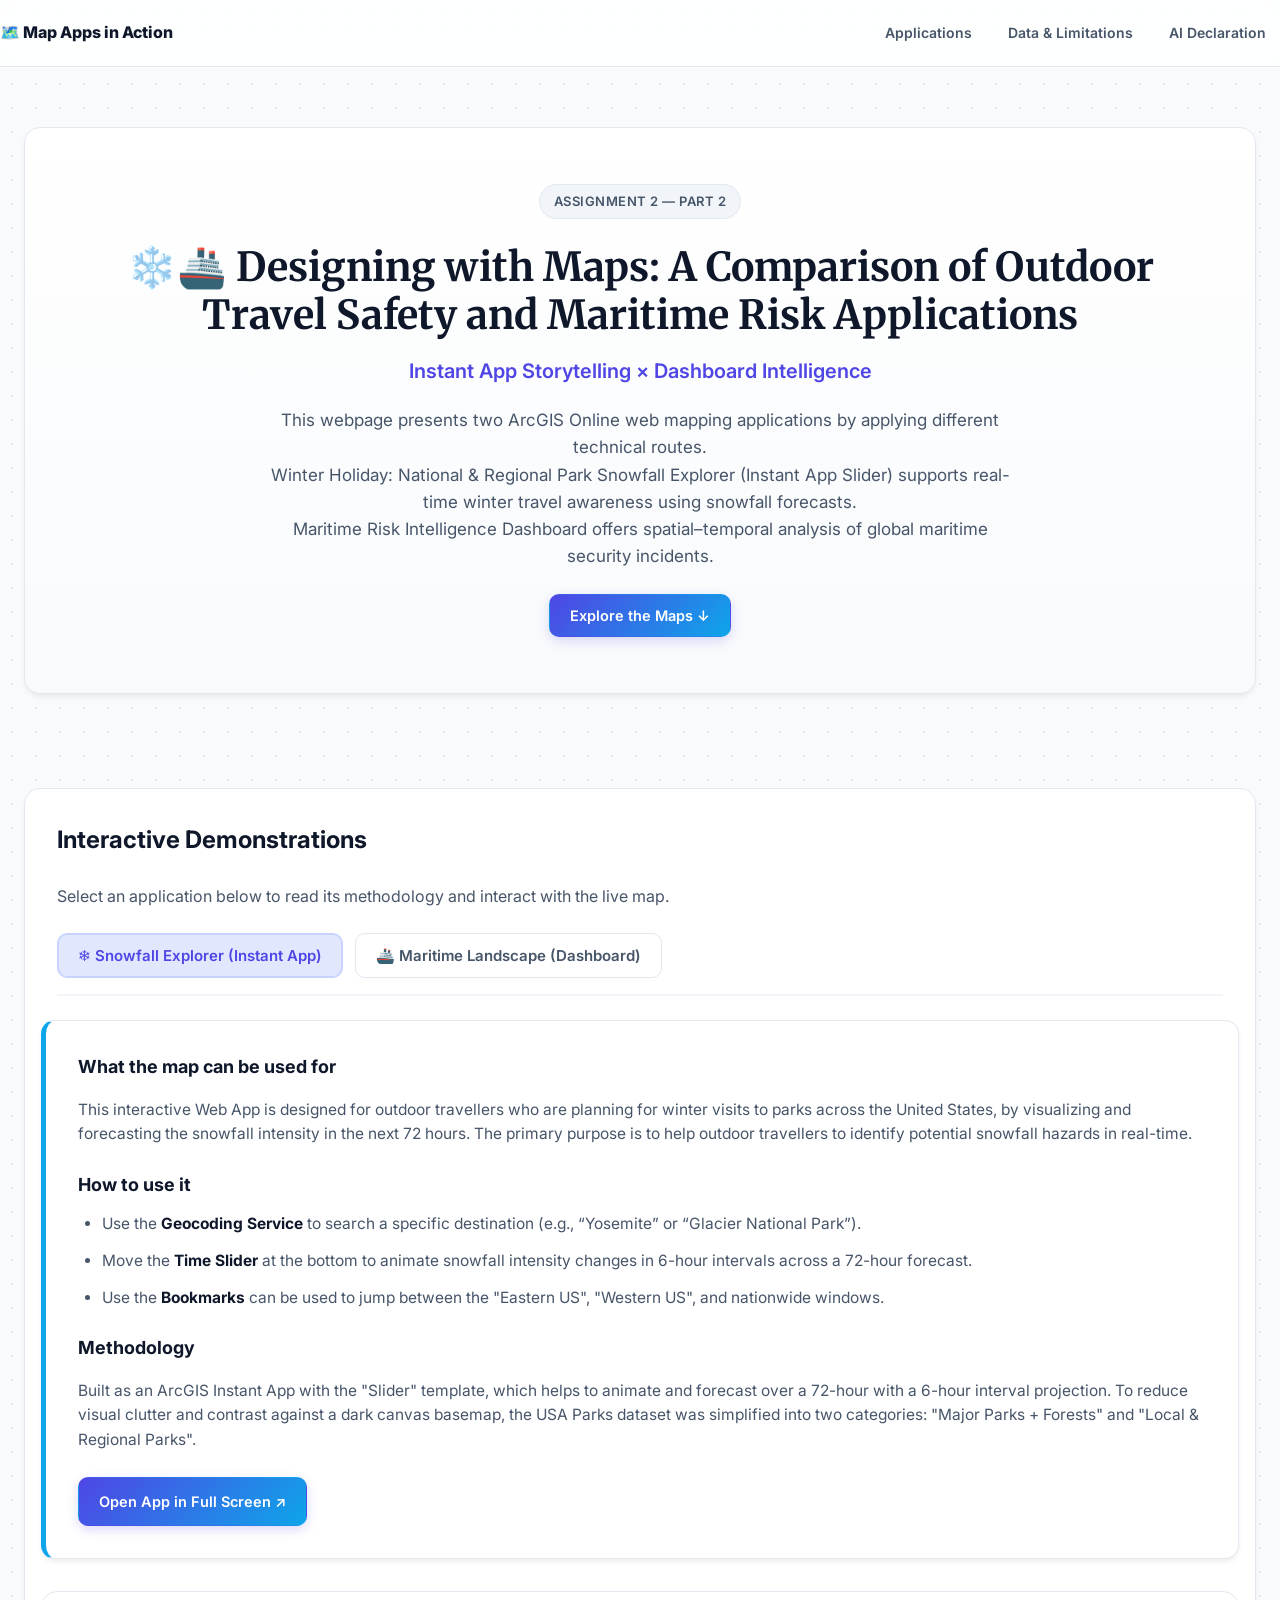
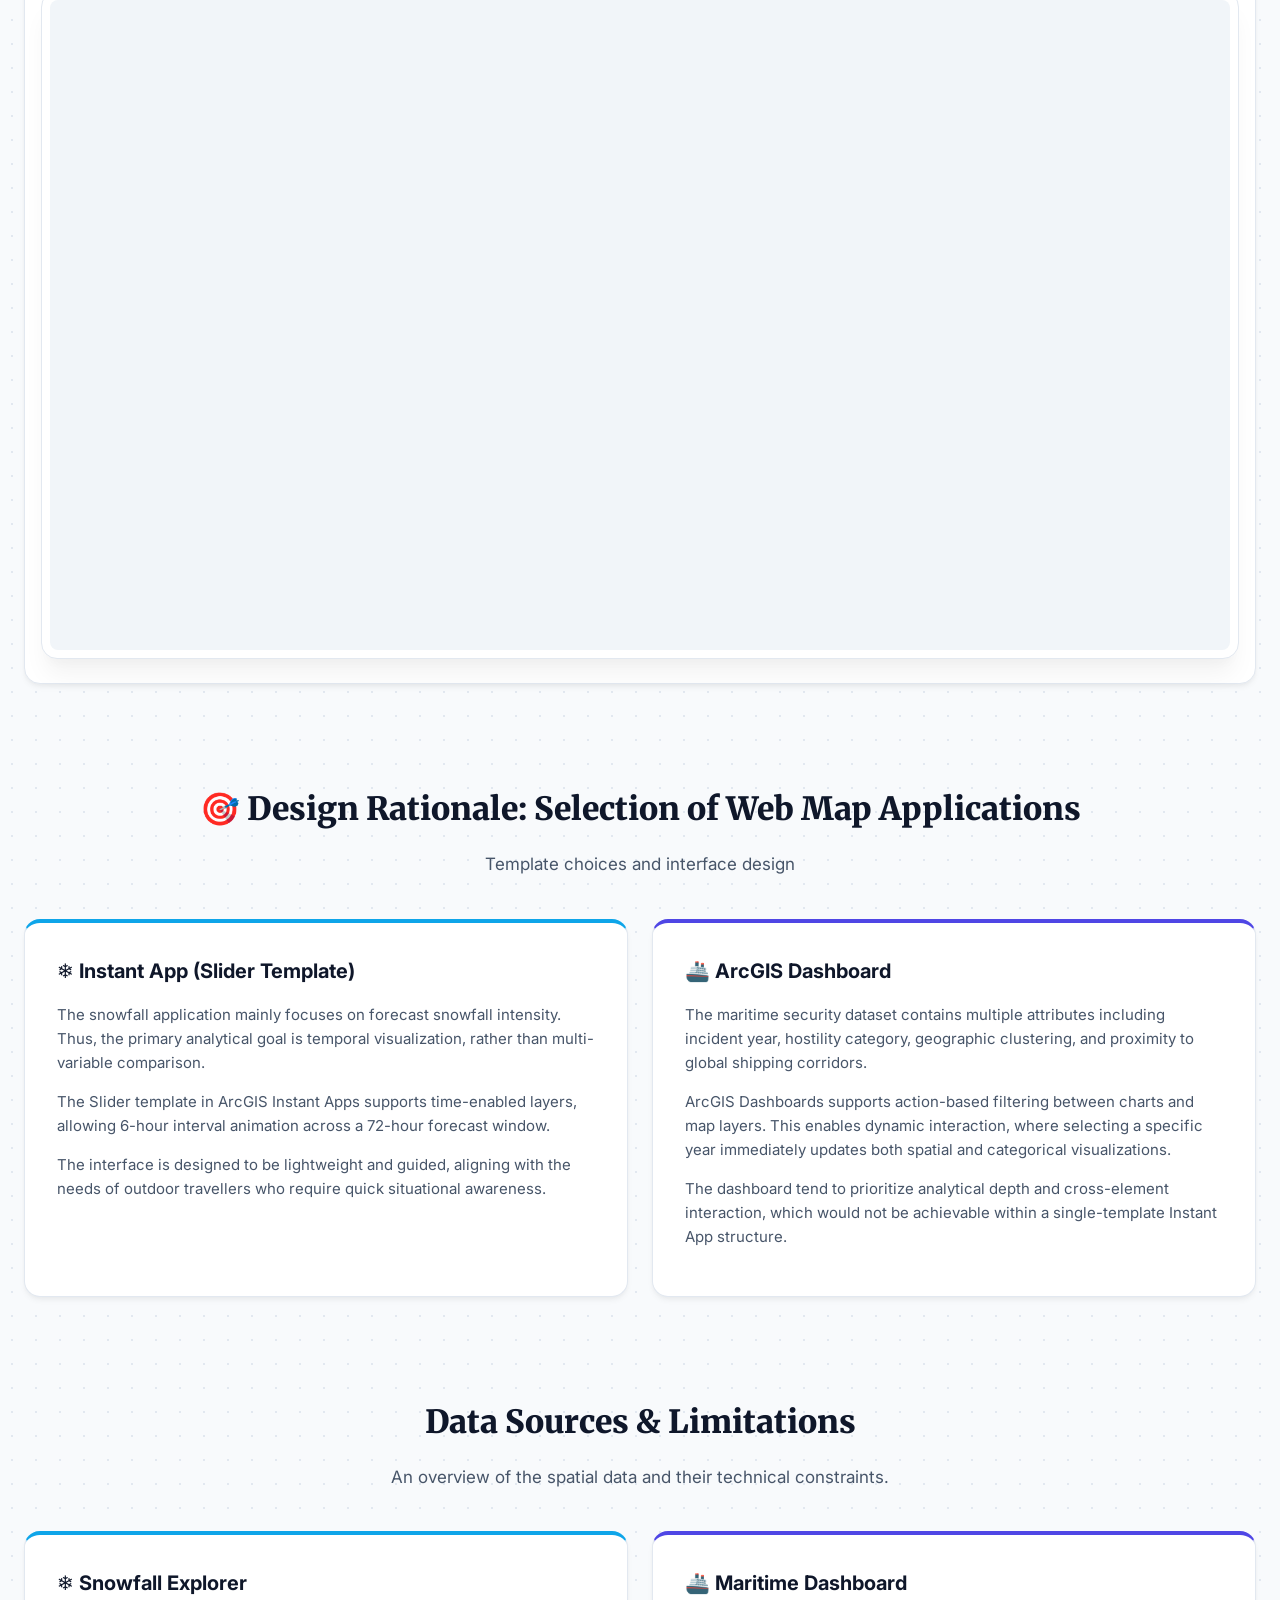
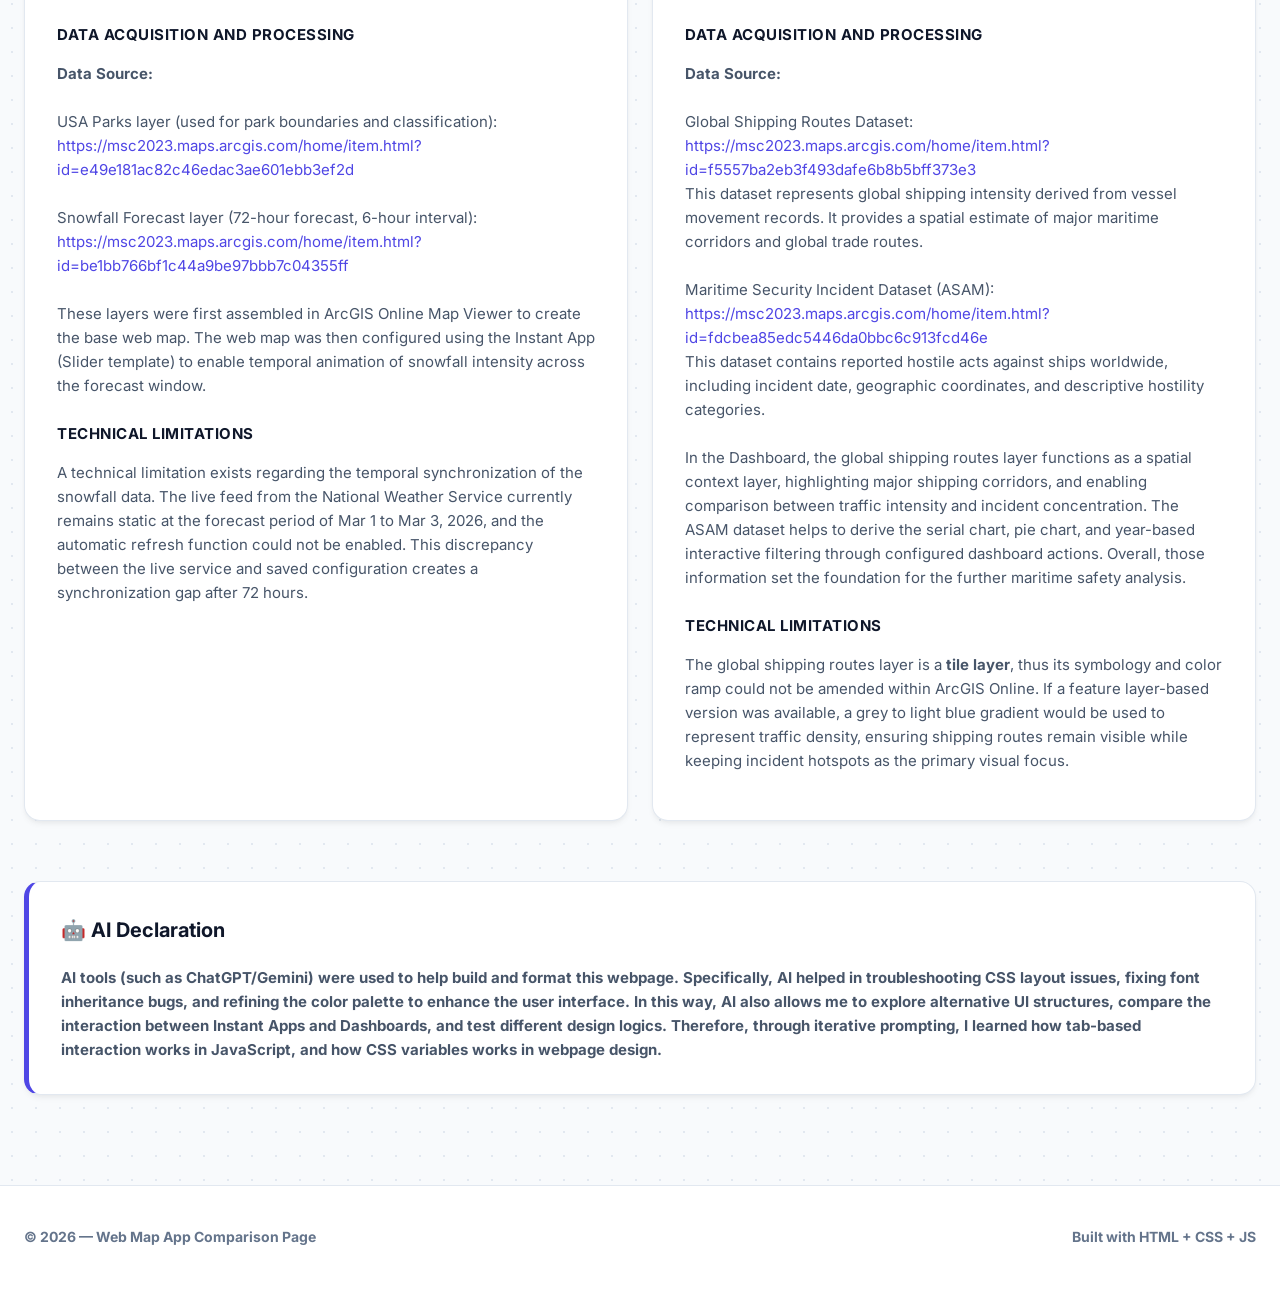
==== index.html @ 04538c33 "Add files via upload" ====
<!doctype html>
<html lang="en">
<head>
  <meta charset="utf-8" />
  <meta name="viewport" content="width=device-width, initial-scale=1" />
  <title>Map Apps in Action | Instant App vs Dashboard</title>

  <link rel="preconnect" href="https://fonts.googleapis.com">
  <link rel="preconnect" href="https://fonts.gstatic.com" crossorigin>
  <link href="https://fonts.googleapis.com/css2?family=Inter:wght@400;500;600;700&family=Merriweather:wght@700;900&display=swap" rel="stylesheet">

  <style>
    /* =========================================================
       GLOBAL STYLES, CCS variables & THEMING
       ========================================================= 
       root defines global variables for easily managing colors, spacing, etc (for whole webpage)*/
    :root {
      --bg: #f8fafc;
      --panel: #ffffff;
      --text: #0f172a;
      --muted: #475569;
      --muted2: #64748b;
      --border: #e2e8f0;
    /* soft shadows to give elements a floating effect*/
      --shadow-sm: 0 4px 6px -1px rgba(0, 0, 0, 0.05), 0 2px 4px -1px rgba(0, 0, 0, 0.03);
      --shadow-lg: 0 20px 25px -5px rgba(0, 0, 0, 0.05), 0 10px 10px -5px rgba(0, 0, 0, 0.02);
      --radius: 16px;
      /*primary brand colors*/
      --accent1: #4f46e5; /* Indigo */
      --accent2: #0ea5e9; /* Sky Blue */
      --accent-bg: #e0e7ff; /* Light Indigo background */
      /* max width of the content in the webpage*/
      --maxw: 1400px;
    }
      /*reset box-sizing*/
    * { box-sizing: border-box; }
    /* Enables smooth scrolling when clicking navigation links */
    html, body { height: 100%; scroll-behavior: smooth; }
    
    body {
      margin: 0;
      background-color: var(--bg);
      background-image: radial-gradient(var(--border) 1.5px, transparent 1.5px);
      background-size: 24px 24px;
      color: var(--text);
      font-family: 'Inter', system-ui, -apple-system, sans-serif;
      line-height: 1.6;
    }
    /* global link styling with smooth color transitions on hover */
    a { color: var(--accent1); text-decoration: none; transition: color 0.2s; }
    a:hover { color: var(--accent2); text-decoration: underline; }

    .container {
      width: 100%;
      max-width: var(--maxw);
      margin: 0 auto;
      padding: 0 24px;
    }
    /* Reusable card component with hover effects */
    .card {
      background: var(--panel);
      border: 1px solid var(--border);
      border-radius: var(--radius);
      box-shadow: var(--shadow-sm);
      transition: box-shadow 0.3s ease;
    }
    .card:hover {
      box-shadow: var(--shadow-lg);
    }

    /* =========================================================
       BUTTONS & UI elements
       ========================================================= */

    /* A small rounded tag/pill used for labels */
    .pill {
      display: inline-flex;
      align-items: center;
      gap: 10px;
      padding: 6px 14px;
      border-radius: 999px;
      border: 1px solid var(--border);
      background: #f1f5f9;
      color: var(--muted);
      font-size: 13px;
      font-weight: 600;
      letter-spacing: 0.5px;
      text-transform: uppercase;
    }

    .btn-row {
      display: flex;
      flex-wrap: wrap;
      gap: 12px;
      margin-top: 24px;
    }
    .btn-row.center { justify-content: center; }
    /* Standard button styling */
    .btn {
      display: inline-flex;
      align-items: center;
      justify-content: center;
      gap: 8px;
      padding: 12px 20px;
      border-radius: 10px;
      border: 1px solid var(--border);
      background: #ffffff;
      color: var(--text);
      font-weight: 600;
      font-size: 14.5px;
      cursor: pointer;
      transition: all 0.2s ease;
      /* Fixes a common browser bug where buttons don't inherit the body font */
      font-family: inherit;
      -webkit-font-smoothing: antialiased;
    }
    .btn:hover { background: #f8fafc; border-color: #cbd5e1; box-shadow: 0 2px 4px rgba(0,0,0,0.02); }
    .btn:active { transform: translateY(1px); }
    /* Primary button uses a gradient background */
    .btn.primary {
      background: linear-gradient(135deg, var(--accent1), var(--accent2));
      border-color: transparent;
      color: #ffffff;
      box-shadow: 0 4px 12px rgba(79, 70, 229, 0.2);
    }
    .btn.primary:hover {
      box-shadow: 0 6px 16px rgba(79, 70, 229, 0.3);
      opacity: 0.95;
    }

    /* =========================================================
       TYPOGRAPHY & layout SECTIONS
       ========================================================= */
    .section { padding: 50px 0; }

    .section-title {
      font-family: 'Merriweather', Georgia, serif;
      font-weight: 900;
      color: var(--text);
      margin: 0 0 16px 0;
      font-size: 32px;
    }

    .section-subtitle {
      margin: 0 0 32px 0;
      color: var(--muted);
      font-size: 17px;
      max-width: 800px;
    }

    /* =========================================================
       Navigation bar
       ========================================================= */
       /* position: keeps the bar at the top of the screen when scrolling */
    .topbar {
      position: sticky;
      top: 0;
      z-index: 999;
      background: rgba(255, 255, 255, 0.85);
      backdrop-filter: blur(12px);
      border-bottom: 1px solid var(--border);
    }
    .topbar-inner {
      display: flex;
      align-items: center;
      justify-content: space-between;
      gap: 16px;
      padding: 14px 0;
    }
    .brand {
      display: flex;
      align-items: center;
      gap: 12px;
      font-weight: 800;
      font-size: 16px;
      color: var(--text);
    }
    .nav { display: flex; gap: 8px; flex-wrap: wrap; }
    .nav a {
      color: var(--muted);
      font-size: 14px;
      font-weight: 600;
      padding: 8px 14px;
      border-radius: 8px;
      transition: all 0.2s;
    }
    .nav a:hover { color: var(--accent1); background: var(--accent-bg); }

    /* =========================================================
       HERO
       ========================================================= */
    .hero { padding: 60px 0 20px 0; }
    .hero-card {
      padding: 56px 40px;
      text-align: center;
      display: flex;
      flex-direction: column;
      align-items: center;
      background: linear-gradient(180deg, #ffffff 0%, #f8fafc 100%);
    }
    .hero h1 {
      font-family: 'Merriweather', Georgia, serif;
      margin: 24px 0 16px 0;
      font-size: 40px;
      line-height: 1.2;
      color: var(--text);
    }
    .hero h2 {
      margin: 0 0 20px 0;
      font-size: 20px;
      color: var(--accent1);
      font-weight: 600;
    }
    .hero p {
      margin: 0 auto;
      color: var(--muted);
      font-size: 17px;
      max-width: 750px;
    }

    /* =========================================================
       Interactive Tabs (with CSS logic)
       ========================================================= */
    .tabs {
      display: flex;
      gap: 12px;
      flex-wrap: wrap;
      margin-bottom: 24px;
      border-bottom: 2px solid #f1f5f9;
      padding-bottom: 16px;
    }
    .tab-btn {
      padding: 12px 20px;
      border-radius: 10px;
      border: 1px solid var(--border);
      background: #ffffff;
      color: var(--muted);
      cursor: pointer;
      font-weight: 600;
      font-size: 15px;
      transition: all 0.2s ease;
      box-shadow: 0 2px 4px rgba(0,0,0,0.02);
      font-family: inherit;
      -webkit-font-smoothing: antialiased;
    }
    .tab-btn:hover { background: #f8fafc; color: var(--text); transform: translateY(-1px); }
    /* Styling for the active tab */
    .tab-btn[aria-selected="true"] {
      background: var(--accent-bg);
      color: var(--accent1);
      border-color: #c7d2fe;
      box-shadow: inset 0 0 0 1px #c7d2fe;
    }
    /* Hides all tab panels by default */
    .tab-panel { display: none; padding: 0 16px 24px 16px; }
    /* Shows the panel when it has the 'active' class, and applies a fade-in animation */
    .tab-panel.active { display: block; animation: fadeIn 0.4s ease; }
    /* Keyframes for a smooth fade-in and slide-up effect */
    @keyframes fadeIn {
      from { opacity: 0; transform: translateY(5px); }
      to { opacity: 1; transform: translateY(0); }
    }

    /* =========================================================
       CONTENT PANELS & MAP EMBEDS
       ========================================================= */
       /* Flexbox layout to stack the methodology text on top of the map embed */
    .panel-grid {
      display: flex;
      flex-direction: column;
      gap: 32px;
    }
    /* Styling for the explanatory text block */
    .k-block {
      background: #ffffff;
      padding: 32px;
      border-radius: 14px;
      border: 1px solid var(--border);
      border-left: 5px solid var(--accent2);
      box-shadow: var(--shadow-sm);
    }
    .k-block h3 {
      margin: 24px 0 12px 0;
      font-size: 18px;
      color: var(--text);
      font-weight: 700;
      display: flex;
      align-items: center;
      gap: 8px;
    }
    .k-block h3:first-child { margin-top: 0; }
    
    .k-block p, .k-block li {
      color: var(--muted);
      font-size: 15.5px;
      margin-bottom: 12px;
    }
    .k-block ul { margin: 12px 0 0 24px; padding: 0; }
    .k-block strong { color: var(--text); }
    /* Container for the ArcGIS iframes */
    .embed {
      border-radius: 16px;
      overflow: hidden;
      border: 1px solid var(--border);
      background: #ffffff;
      box-shadow: var(--shadow-lg);
      padding: 8px;
    }
    .embed iframe {
      width: 100%;
      height: 650px;
      border: 0;
      border-radius: 8px;
      display: block;
      background: #f1f5f9;
    }
    /* Responsive design: Make iframes shorter on mobile devices */
    @media (max-width: 768px) {
      .embed iframe { height: 500px; }
    }
    
    /* =========================================================
       DATA & LIMITATIONS SECTION
       ========================================================= */
       /* Uses CSS Grid to create a 2-column layout for the data cards */
    .grid-2 {
      display: grid;
      grid-template-columns: 1fr 1fr;
      gap: 24px;
    }
    /* Collapses to a single column on smaller screens (< 800px) */
    @media (max-width: 800px) { .grid-2 { grid-template-columns: 1fr; } }
    
    .data-card {
      padding: 32px;
      border-top: 4px solid var(--muted);
    }
    .data-card.instant { border-top-color: var(--accent2); }
    .data-card.dash { border-top-color: var(--accent1); }

    .data-card h3 { margin: 0 0 16px 0; font-size: 20px; }
    .data-card h4 { margin: 24px 0 8px 0; font-size: 15px; text-transform: uppercase; color: var(--text); letter-spacing: 0.5px;}

    /* =========================================================
       FOOTER
       ========================================================= */
    footer {
      padding: 40px 0 60px 0;
      color: var(--muted2);
      font-size: 14px;
      border-top: 1px solid var(--border);
      margin-top: 40px;
      background: #ffffff;
    }
  </style>
</head>

<body>

  <div class="topbar">
    <div class="container topbar-inner">
      <div class="brand">
        🗺️ Map Apps in Action
      </div>
      <nav class="nav" aria-label="Page navigation">
        <a href="#apps">Applications</a>
        <a href="#data">Data & Limitations</a>
        <a href="#ai-declaration">AI Declaration</a>
      </nav>
    </div>
  </div>

  <header class="hero">
    <div class="container">
      <div class="card hero-card">
        <span class="pill">Assignment 2 — Part 2</span>

        <h1>❄️🚢 Designing with Maps:
A Comparison of Outdoor Travel Safety and Maritime Risk Applications</h1>
        <h2>Instant App Storytelling × Dashboard Intelligence</h2>

        <p>
          This webpage presents two ArcGIS Online web mapping applications by applying different technical routes.
          <br> Winter Holiday: National & Regional Park Snowfall Explorer (Instant App Slider) supports real-time winter travel awareness using snowfall forecasts.
          
          <br> Maritime Risk Intelligence Dashboard offers spatial–temporal analysis of global maritime security incidents.
        </p>

        <div class="btn-row center">
          <button class="btn primary" id="btnJumpApps" type="button">Explore the Maps ↓</button>
        </div>
      </div>
    </div>
  </header>

  <section class="section" id="apps">
    <div class="container">
      
      <div class="card" style="margin-top:24px;">
        <div style="padding: 32px 32px 0 32px;">
          <h3 style="margin-top:0; font-size: 24px; color: var(--text);">Interactive Demonstrations</h3>
          <p style="color: var(--muted); margin-bottom: 24px;">Select an application below to read its methodology and interact with the live map.</p>
          
          <div class="tabs" role="tablist" aria-label="App tabs">
            <button class="tab-btn" role="tab" id="tab-instant" aria-controls="panel-instant" aria-selected="true" type="button">
              ❄️ Snowfall Explorer (Instant App)
            </button>
            <button class="tab-btn" role="tab" id="tab-dashboard" aria-controls="panel-dashboard" aria-selected="false" type="button">
              🚢 Maritime Landscape (Dashboard)
            </button>
          </div>
        </div>

        <div class="tab-panel active" id="panel-instant" role="tabpanel" aria-labelledby="tab-instant">
          <div class="panel-grid">
            
            <div class="k-block" style="border-left-color: var(--accent2);">
              <h3>What the map can be used for</h3>
              <p>This interactive Web App is designed for outdoor travellers who are planning for winter visits to parks across the United States, by visualizing and forecasting the snowfall intensity in the next 72 hours. The primary purpose is to help outdoor travellers to identify potential snowfall hazards in real-time. 

              <h3>How to use it</h3>
              <ul>
                <li>Use the <strong>Geocoding Service</strong> to search a specific destination 
                  (e.g., “Yosemite” or “Glacier National Park”).</li>
                <li>Move the <strong>Time Slider</strong> at the bottom to animate snowfall intensity changes in 6-hour 
                  intervals across a 72-hour forecast.</li>
                <li>Use the <strong>Bookmarks</strong> can be used to jump between the "Eastern US", "Western US", 
                  and nationwide windows.</li>
              </ul>

              <h3>Methodology</h3>
              <p>Built as an ArcGIS Instant App with the "Slider" template, which helps to animate and forecast over a 72-hour with a 6-hour interval projection. 
                To reduce visual clutter and contrast against a dark canvas basemap, 
                the USA Parks dataset was  simplified into two categories: "Major Parks + Forests" and "Local & Regional Parks".</p>

              <div class="btn-row">
                <a class="btn primary" id="openInstant" target="_blank" rel="noopener">Open App in Full Screen ↗</a>
              </div>
            </div>

            <div class="embed">
              <iframe id="iframeInstant" title="Instant App embed"></iframe>
            </div>
            
          </div>
        </div>

        <div class="tab-panel" id="panel-dashboard" role="tabpanel" aria-labelledby="tab-dashboard">
          <div class="panel-grid">
            
            <div class="k-block" style="border-left-color: var(--accent1);">
              <h3>What the map can be used for</h3>
              <p>The ArcGIS dashboard “Global Maritime Security Landscape (2015-2024) 
                visualizes global shipping routes with reported maritime security incidents. 
                It provides an overview of where incidents concentrate, 
                how the incident pattern changes over time, and the common incidents types over the world. </p>

              <h3>How to use it</h3>
              <ul>
                <li><strong>Pan and Zoom, or use the Bookmarks</strong> to explore hotspots near major shipping corridors 
                  (e.g., Strait of Malacca, Red Sea).</li>
                <li>Use the <strong>Pie Chart</strong> to explore the distribution of incident types.</li>
                <li><strong>Interactive Filter:</strong> Click a bar on the <strong>serial chart</strong> (a specific year) 
                  to filter the map and pie chart to that year. 
                  And click again to clear.</li>
              </ul>

              <h3>Methodology (How it was created)</h3>
              <p>This application was developed in two main phases using ArcGIS Online Map Viewer and ArcGIS Dashboards:</p>
              <ul>
                <li><strong>Data Processing (in Map Viewer):</strong> The web map was first built by overlaying the global shipping routes and maritime incident points. 
                  For the layer of maritime incident points, the original incident type field (“hostility_”) contained 
                  highly specific categories. An <strong>Arcade expression</strong> was used to create a simplified 
                  “Incident Group” field, combining events into Piracy/Boarding, Armed Attack, Suspicious Activity, 
                  Protest, and Other.</li>
                <li><strong>Dashboard Configuration:</strong> The layout was assembled using ArcGIS Dashboards. 
                  The <strong>serial chart</strong> was integrated using the <strong>"Add element"</strong> function, 
                  where the incident date field was parsed to categorize the X-axis by year.</li>
                <li><strong>Interactive Actions:</strong> To create the dynamic filter, 
                  dashboard <strong>"Actions"</strong> were configured. 
                  By setting the serial chart as the source, clicking a specific bar 
                  (representing a year) triggers a filter action that updates both the map 
                  and the pie chart to show only the incidents from that selected timeframe.</li>
                <li><strong>Map Elements: Scale Bar and Legends </strong> are implemented for inviting 
                  users to better understand the scale of the map, and the symbology representation across two web map apps. </li>
              </ul>

              <div class="btn-row">
                <a class="btn primary" id="openDashboard" target="_blank" rel="noopener">Open Dashboard in Full Screen ↗</a>
              </div>
            </div>

            <div class="embed">
              <iframe id="iframeDashboard" title="Dashboard embed"></iframe>
            </div>

          </div>
        </div>

      </div>
    </div>
  </section>
  <!-- =========================================================
       DESIGN RATIONALE SECTION
       ========================================================= -->
  <section class="section" id="design">
    <div class="container">
      <h3 class="section-title" style="text-align:center;">
        🎯 Design Rationale: Selection of Web Map Applications
      </h3>
      <p class="section-subtitle" style="text-align:center; margin: 0 auto 40px auto;">
        Template choices and interface design
      </p>

      <div class="grid-2">

        <div class="card data-card instant">
          <h3>❄️ Instant App (Slider Template)</h3>

          <p style="color:var(--muted);font-size:15px;">
            The snowfall application mainly focuses on forecast snowfall intensity.
            Thus, the primary analytical goal is temporal visualization, rather than multi-variable comparison.
          </p>

          <p style="color:var(--muted);font-size:15px;">
            The Slider template in ArcGIS Instant Apps supports time-enabled layers,
            allowing 6-hour interval animation across a 72-hour forecast window.
          </p>

          <p style="color:var(--muted);font-size:15px;">
            The interface is designed to be lightweight and guided,
            aligning with the needs of outdoor travellers who require quick situational awareness.

          </p>
        </div>

        <div class="card data-card dash">
          <h3>🚢 ArcGIS Dashboard</h3>

          <p style="color:var(--muted);font-size:15px;">
            The maritime security dataset contains multiple attributes including incident year,
            hostility category, geographic clustering, and proximity to global shipping corridors.
          </p>

          <p style="color:var(--muted);font-size:15px;">
            ArcGIS Dashboards supports action-based filtering between charts and map layers.
            This enables dynamic interaction, where selecting a specific year
            immediately updates both spatial and categorical visualizations.
          </p>

          <p style="color:var(--muted);font-size:15px;">
            The dashboard tend to prioritize analytical depth and cross-element interaction,
            which would not be achievable within a single-template Instant App structure.
          </p>
        </div>

      </div>
    </div>
  </section>
  <section class="section" id="data">
    <div class="container">
      <h3 class="section-title" style="text-align: center;">Data Sources & Limitations</h3>
      <p class="section-subtitle" style="text-align: center; margin: 0 auto 40px auto;">
        An overview of the spatial data and their technical constraints.
      </p>
      
      <div class="grid-2">
        
        <div class="card data-card instant">
          <h3>❄️ Snowfall Explorer</h3>
          
          <h4>Data Acquisition and Processing</h4>
          <p style="color:var(--muted);font-size:15px;">
            <strong>Data Source:</strong><br><br>

            USA Parks layer (used for park boundaries and classification):<br>
            <a href="https://msc2023.maps.arcgis.com/home/item.html?id=e49e181ac82c46edac3ae601ebb3ef2d" target="_blank">
            https://msc2023.maps.arcgis.com/home/item.html?id=e49e181ac82c46edac3ae601ebb3ef2d</a>
            <br><br>

            Snowfall Forecast layer (72-hour forecast, 6-hour interval):<br>
            <a href="https://msc2023.maps.arcgis.com/home/item.html?id=be1bb766bf1c44a9be97bbb7c04355ff" target="_blank">
            https://msc2023.maps.arcgis.com/home/item.html?id=be1bb766bf1c44a9be97bbb7c04355ff</a>
            <br><br>

            These layers were first assembled in ArcGIS Online Map Viewer to create the base web map. 
            The web map was then configured using the Instant App (Slider template) to enable temporal animation 
            of snowfall intensity across the forecast window.
          </p>

          <h4>Technical Limitations</h4>
          <p style="color:var(--muted);font-size:15px;">
            A technical limitation exists regarding the temporal synchronization of the snowfall data. 
            The live feed from the National Weather Service currently remains static at the forecast period of Mar 1 to Mar 3, 2026, 
            and the automatic refresh function could not be enabled. 
            This discrepancy between the live service and saved configuration creates a synchronization gap after 72 hours.
          </p>
        </div>

        <div class="card data-card dash">
          <h3>🚢 Maritime Dashboard</h3>
          
          <h4>Data Acquisition and Processing</h4>
          <p style="color:var(--muted);font-size:15px;">
            <strong>Data Source:</strong><br><br>

            Global Shipping Routes Dataset:<br>
            <a href="https://msc2023.maps.arcgis.com/home/item.html?id=f5557ba2eb3f493dafe6b8b5bff373e3" target="_blank">
            https://msc2023.maps.arcgis.com/home/item.html?id=f5557ba2eb3f493dafe6b8b5bff373e3</a>
            <br>
            This dataset represents global shipping intensity derived from vessel movement records. 
            It provides a spatial estimate of major maritime corridors and global trade routes.
            <br><br>

            Maritime Security Incident Dataset (ASAM):<br>
            <a href="https://msc2023.maps.arcgis.com/home/item.html?id=fdcbea85edc5446da0bbc6c913fcd46e" target="_blank">
            https://msc2023.maps.arcgis.com/home/item.html?id=fdcbea85edc5446da0bbc6c913fcd46e</a>
            <br>
            This dataset contains reported hostile acts against ships worldwide, including 
            incident date, geographic coordinates, and descriptive hostility categories.
            <br><br>

            In the Dashboard, the global shipping routes layer functions as a spatial context layer, 
            highlighting major shipping corridors, and enabling comparison between traffic intensity 
            and incident concentration. The ASAM dataset helps to derive the serial chart, pie chart, 
            and year-based interactive filtering through configured dashboard actions. Overall, those information
            set the foundation for the further maritime safety analysis.
          </p>

          <h4>Technical Limitations</h4>
          <p style="color:var(--muted);font-size:15px;">
            The global shipping routes layer is a <b>tile layer</b>, thus its symbology 
            and color ramp could not be amended within ArcGIS Online. 
            If a feature layer-based version was available, a grey to light blue gradient 
            would be used to represent traffic density, ensuring shipping routes remain visible 
            while keeping incident hotspots as the primary visual focus.
          </p>
        </div>

      </div>
    </div>
  </section>

  <section class="section" id="ai-declaration" style="padding-top: 10px;">
    <div class="container">
      <div class="card" style="padding: 32px; border-left: 5px solid var(--accent1);">
        <h3 style="margin-top:0; font-size: 20px; color: var(--text);">🤖 AI Declaration</h3>
        <p style="color:var(--muted); font-size:15px; margin-bottom: 0;">
          <strong>AI tools (such as ChatGPT/Gemini) were used to help build and format this webpage. 
            Specifically, AI helped in troubleshooting CSS layout issues, fixing font inheritance bugs, 
            and refining the color palette to enhance the user interface. 
            In this way, AI also allows me to explore alternative UI structures, compare the interaction 
            between Instant Apps and Dashboards, and test different design logics. Therefore, through iterative prompting, 
            I learned how tab-based interaction works in JavaScript, and how CSS variables works in webpage design.
          
        </p>
      </div>
    </div>
  </section>

  <footer>
    <div class="container">
      <div style="display:flex;flex-wrap:wrap;gap:16px;align-items:center;justify-content:space-between;">
        <div>© 2026 — Web Map App Comparison Page</div>
        <div>Built with HTML + CSS + JS</div>
      </div>
    </div>
  </footer>

  <script>
    // App URLs
    const INSTANT_APP_URL = "https://msc2023.maps.arcgis.com/apps/instant/slider/index.html?appid=f6e06913689b4f7181cb1f8c9ce0f2dd";
    const DASHBOARD_URL = "https://msc2023.maps.arcgis.com/apps/dashboards/681efa91cea24534980b23b25726ec15";

    // Smooth Scroll Helper
    function scrollToId(id) {
      const el = document.querySelector(id);
      if(el) el.scrollIntoView({ behavior: "smooth", block: "start" });
    }

    // Nav Links Binding
    document.getElementById("btnJumpApps").addEventListener("click", () => scrollToId("#apps"));
    document.querySelectorAll(".nav a").forEach(link => {
      link.addEventListener("click", (e) => {
        const href = link.getAttribute("href");
        if(href && href.startsWith("#")){
          e.preventDefault();
          scrollToId(href);
        }
      });
    });

    // Populate iFrames & Links
    document.getElementById("iframeInstant").src = INSTANT_APP_URL;
    document.getElementById("openInstant").href = INSTANT_APP_URL;
    document.getElementById("iframeDashboard").src = DASHBOARD_URL;
    document.getElementById("openDashboard").href = DASHBOARD_URL;

    // Tab Switching Logic
    const tabInstant = document.getElementById("tab-instant");
    const tabDashboard = document.getElementById("tab-dashboard");
    const panelInstant = document.getElementById("panel-instant");
    const panelDashboard = document.getElementById("panel-dashboard");
    // Core function to switch between the Instant App tab and the Dashboard tab //
    function activateTab(which) {
      const isInstant = (which === "instant");
      
      // Update aria states
      tabInstant.setAttribute("aria-selected", String(isInstant));
      tabDashboard.setAttribute("aria-selected", String(!isInstant));
      
      // Toggle visibility
      panelInstant.classList.toggle("active", isInstant);
      panelDashboard.classList.toggle("active", !isInstant);
    }

    tabInstant.addEventListener("click", () => activateTab("instant"));
    tabDashboard.addEventListener("click", () => activateTab("dashboard"));
  </script>
</body>
</html>
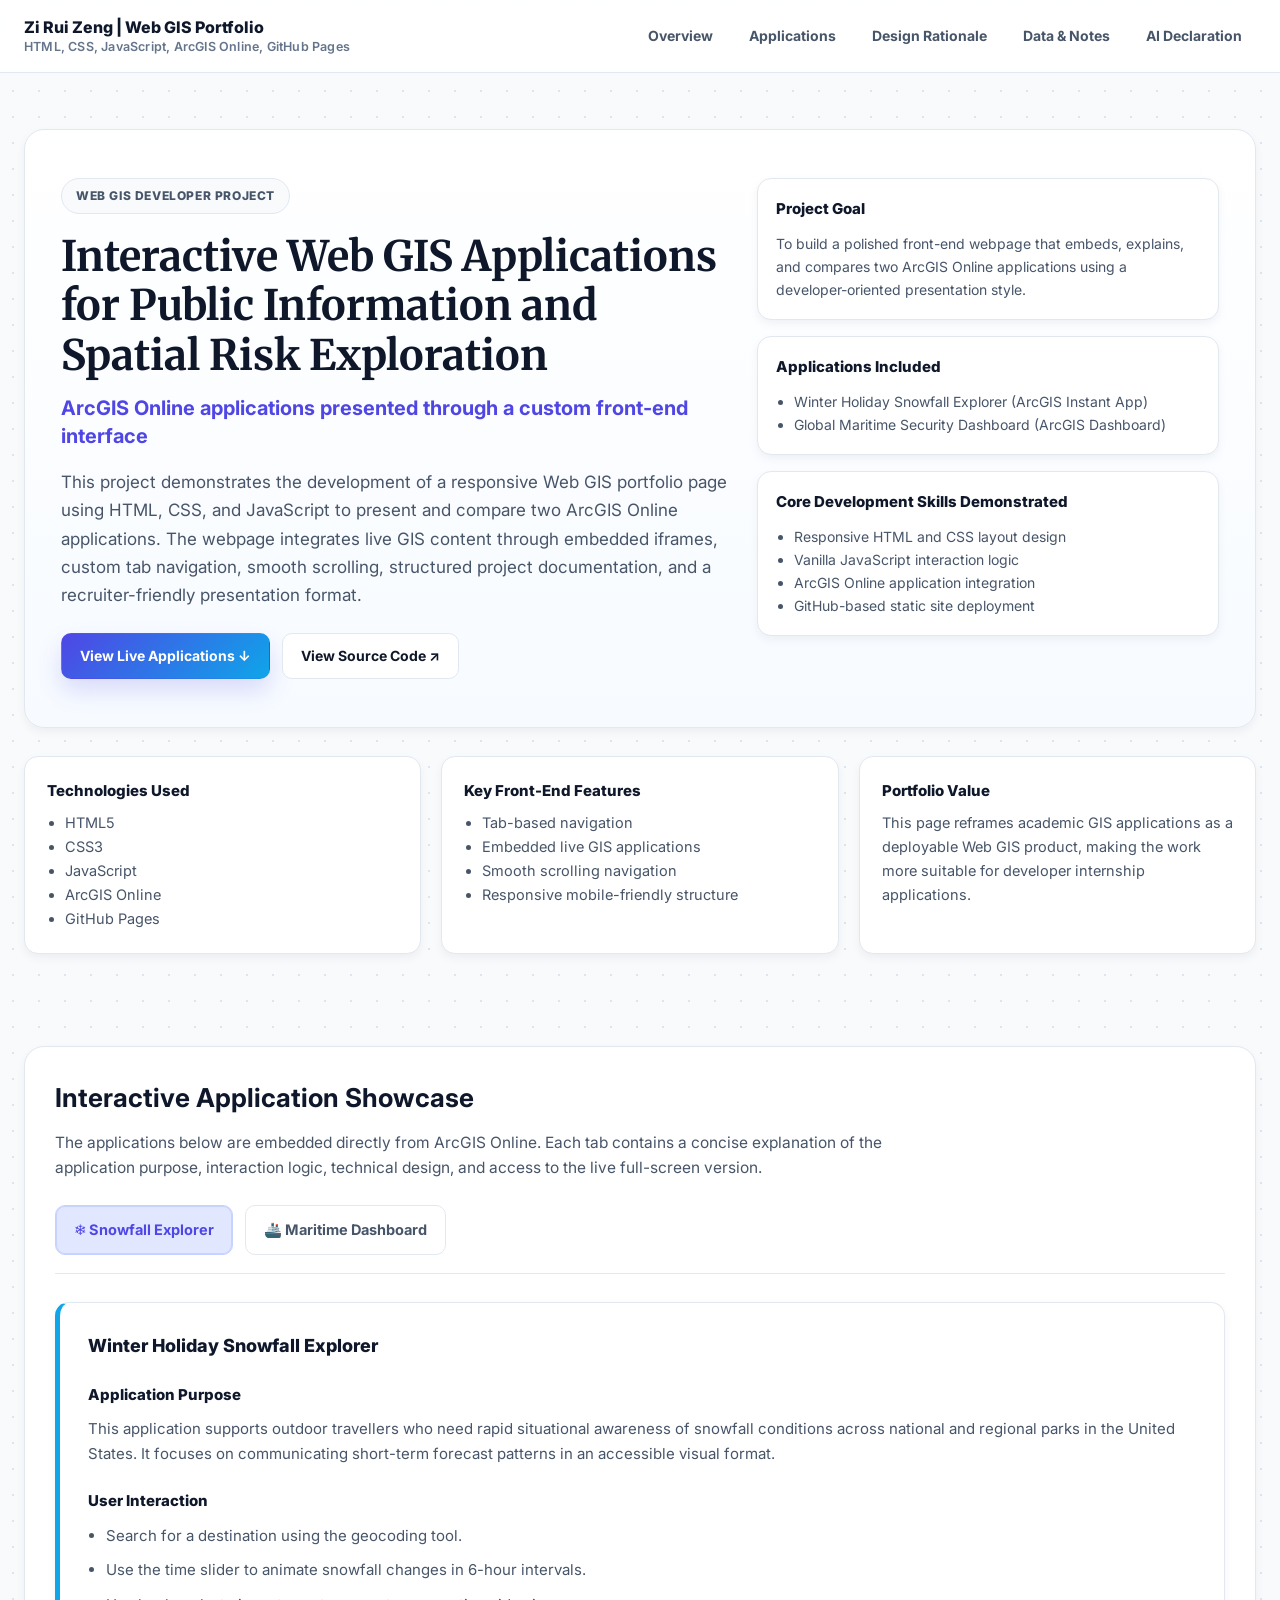
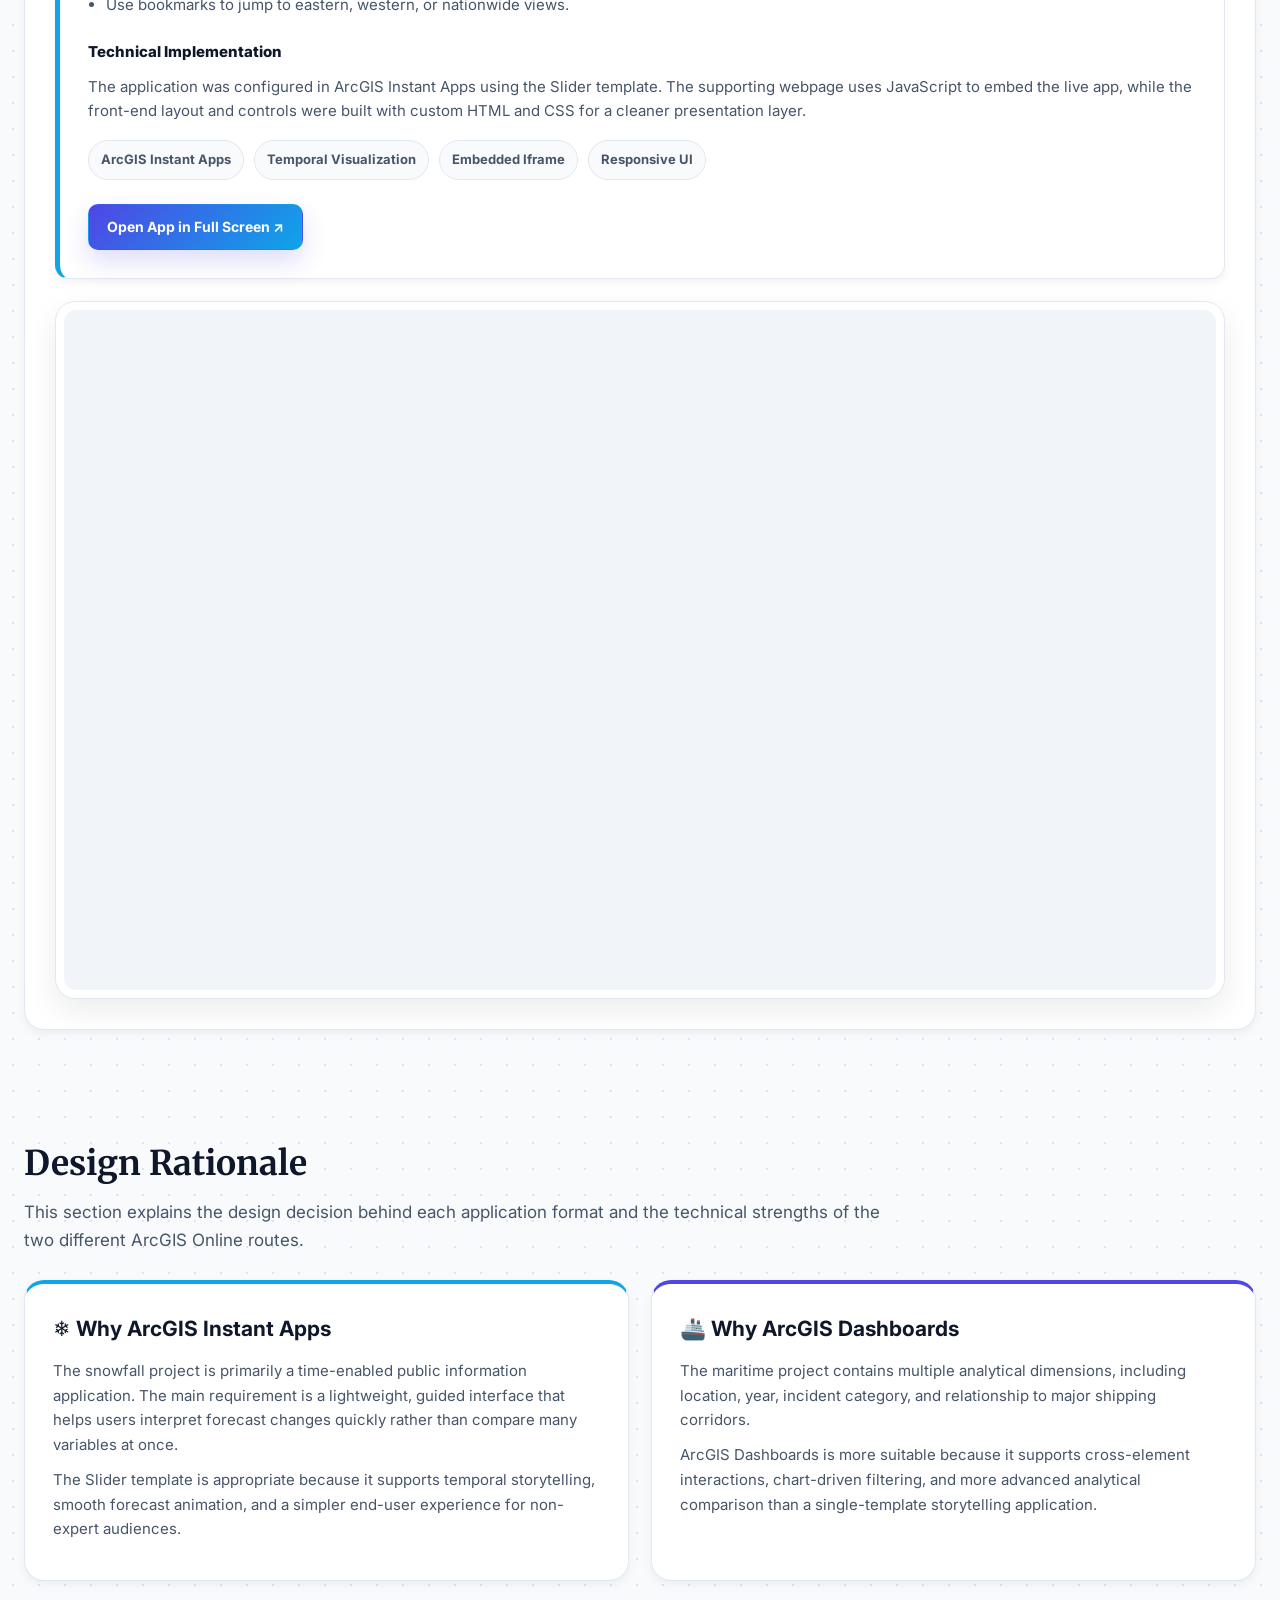
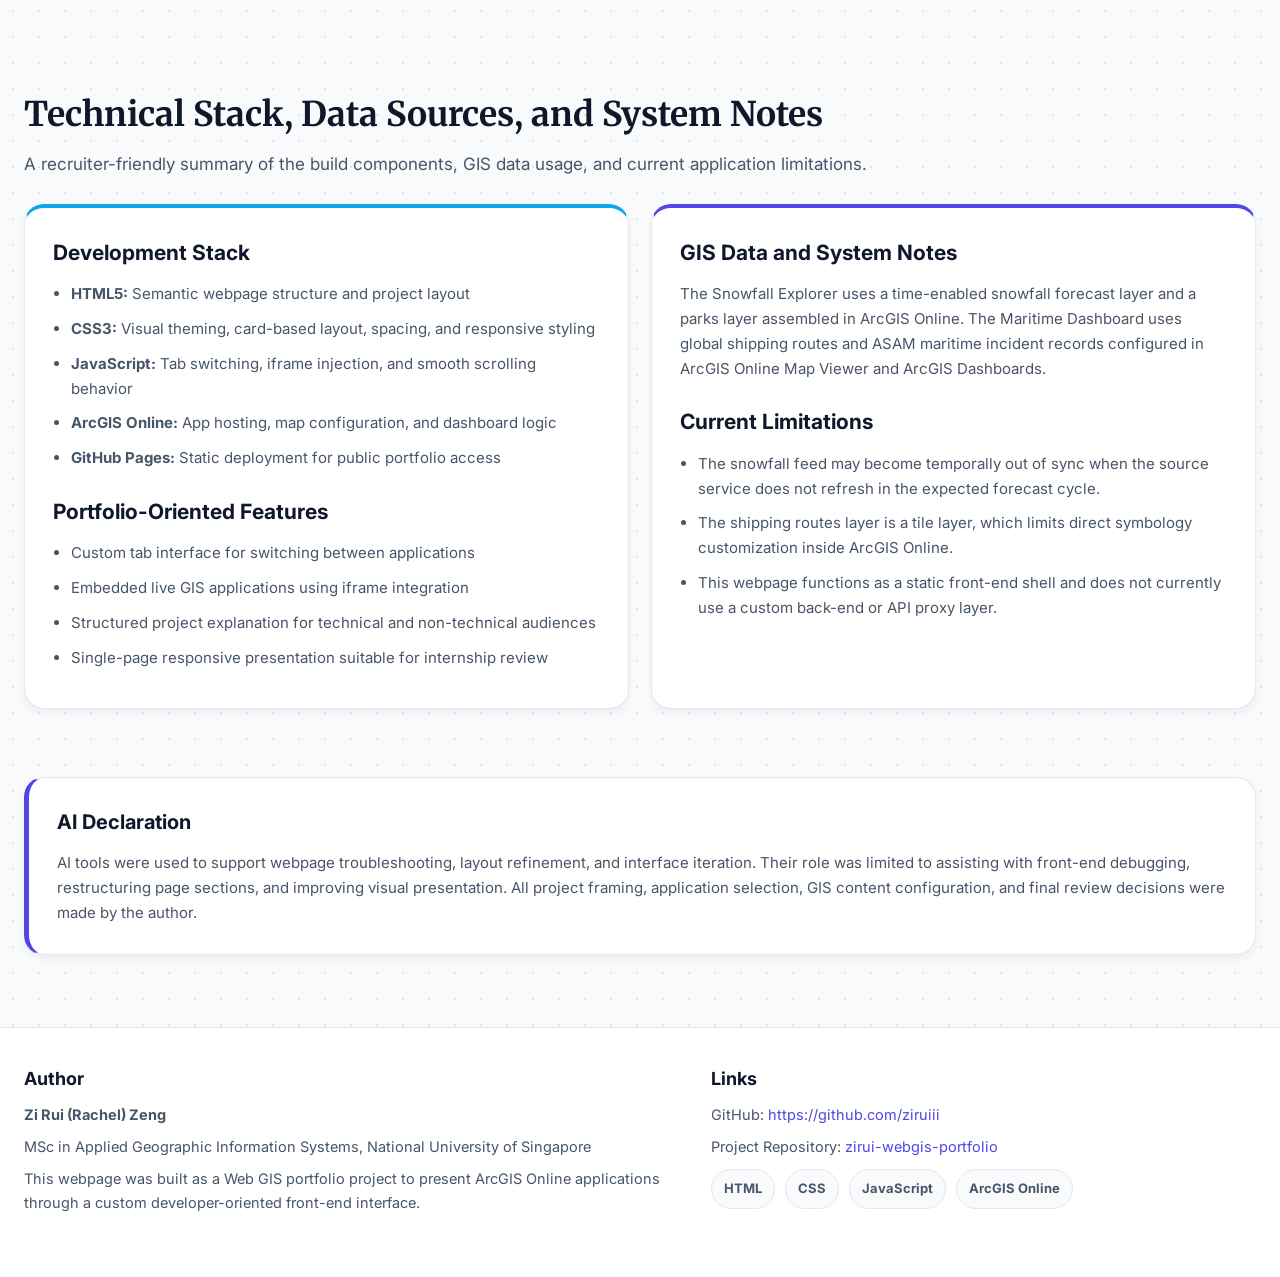
==== commit 4c7c8e7a: "Add files via upload" ====
--- a/index.html
+++ b/index.html
@@ -3,89 +3,273 @@
 <head>
   <meta charset="utf-8" />
   <meta name="viewport" content="width=device-width, initial-scale=1" />
-  <title>Map Apps in Action | Instant App vs Dashboard</title>
-
-  <link rel="preconnect" href="https://fonts.googleapis.com">
-  <link rel="preconnect" href="https://fonts.gstatic.com" crossorigin>
-  <link href="https://fonts.googleapis.com/css2?family=Inter:wght@400;500;600;700&family=Merriweather:wght@700;900&display=swap" rel="stylesheet">
+  <title>Zi Rui Zeng | Web GIS Portfolio</title>
+
+  <!-- Google Fonts -->
+  <link rel="preconnect" href="https://fonts.googleapis.com" />
+  <link rel="preconnect" href="https://fonts.gstatic.com" crossorigin />
+  <link
+    href="https://fonts.googleapis.com/css2?family=Inter:wght@400;500;600;700;800&family=Merriweather:wght@700;900&display=swap"
+    rel="stylesheet"
+  />
 
   <style>
     /* =========================================================
-       GLOBAL STYLES, CCS variables & THEMING
-       ========================================================= 
-       root defines global variables for easily managing colors, spacing, etc (for whole webpage)*/
+       ROOT VARIABLES
+       Global theme colors, spacing, and reusable design tokens
+       ========================================================= */
     :root {
       --bg: #f8fafc;
       --panel: #ffffff;
+      --panel-soft: #f8fbff;
       --text: #0f172a;
       --muted: #475569;
-      --muted2: #64748b;
+      --muted-2: #64748b;
       --border: #e2e8f0;
-    /* soft shadows to give elements a floating effect*/
-      --shadow-sm: 0 4px 6px -1px rgba(0, 0, 0, 0.05), 0 2px 4px -1px rgba(0, 0, 0, 0.03);
-      --shadow-lg: 0 20px 25px -5px rgba(0, 0, 0, 0.05), 0 10px 10px -5px rgba(0, 0, 0, 0.02);
-      --radius: 16px;
-      /*primary brand colors*/
-      --accent1: #4f46e5; /* Indigo */
-      --accent2: #0ea5e9; /* Sky Blue */
-      --accent-bg: #e0e7ff; /* Light Indigo background */
-      /* max width of the content in the webpage*/
-      --maxw: 1400px;
-    }
-      /*reset box-sizing*/
-    * { box-sizing: border-box; }
-    /* Enables smooth scrolling when clicking navigation links */
-    html, body { height: 100%; scroll-behavior: smooth; }
-    
+      --accent-1: #4f46e5;
+      --accent-2: #0ea5e9;
+      --accent-soft: #e0e7ff;
+      --success-soft: #ecfeff;
+      --max-width: 1280px;
+      --radius-lg: 20px;
+      --radius-md: 14px;
+      --radius-sm: 10px;
+      --shadow-sm: 0 4px 10px rgba(15, 23, 42, 0.05);
+      --shadow-md: 0 12px 30px rgba(15, 23, 42, 0.08);
+      --shadow-lg: 0 20px 40px rgba(15, 23, 42, 0.10);
+    }
+
+    /* =========================================================
+       BASE / RESET
+       ========================================================= */
+    * {
+      box-sizing: border-box;
+    }
+
+    html {
+      scroll-behavior: smooth;
+    }
+
     body {
       margin: 0;
+      font-family: "Inter", system-ui, -apple-system, BlinkMacSystemFont, "Segoe UI", sans-serif;
+      color: var(--text);
       background-color: var(--bg);
-      background-image: radial-gradient(var(--border) 1.5px, transparent 1.5px);
-      background-size: 24px 24px;
-      color: var(--text);
-      font-family: 'Inter', system-ui, -apple-system, sans-serif;
-      line-height: 1.6;
-    }
-    /* global link styling with smooth color transitions on hover */
-    a { color: var(--accent1); text-decoration: none; transition: color 0.2s; }
-    a:hover { color: var(--accent2); text-decoration: underline; }
+      background-image: radial-gradient(#dbe4f0 1.2px, transparent 1.2px);
+      background-size: 26px 26px;
+      line-height: 1.65;
+    }
+
+    img {
+      max-width: 100%;
+      display: block;
+    }
+
+    a {
+      color: var(--accent-1);
+      text-decoration: none;
+      transition: color 0.2s ease;
+    }
+
+    a:hover {
+      color: var(--accent-2);
+      text-decoration: underline;
+    }
+
+    button,
+    input,
+    textarea,
+    select {
+      font: inherit;
+    }
 
     .container {
       width: 100%;
-      max-width: var(--maxw);
+      max-width: var(--max-width);
       margin: 0 auto;
       padding: 0 24px;
     }
-    /* Reusable card component with hover effects */
+
+    .section {
+      padding: 56px 0;
+    }
+
     .card {
       background: var(--panel);
       border: 1px solid var(--border);
-      border-radius: var(--radius);
+      border-radius: var(--radius-lg);
       box-shadow: var(--shadow-sm);
-      transition: box-shadow 0.3s ease;
-    }
-    .card:hover {
-      box-shadow: var(--shadow-lg);
-    }
-
-    /* =========================================================
-       BUTTONS & UI elements
-       ========================================================= */
-
-    /* A small rounded tag/pill used for labels */
+    }
+
+    .section-title {
+      margin: 0 0 14px 0;
+      font-family: "Merriweather", Georgia, serif;
+      font-size: 34px;
+      line-height: 1.25;
+      color: var(--text);
+    }
+
+    .section-subtitle {
+      margin: 0;
+      color: var(--muted);
+      font-size: 17px;
+      max-width: 860px;
+    }
+
+    /* =========================================================
+       HEADER / TOPBAR
+       Sticky navigation bar for quick access across the page
+       ========================================================= */
+    .topbar {
+      position: sticky;
+      top: 0;
+      z-index: 999;
+      background: rgba(255, 255, 255, 0.88);
+      backdrop-filter: blur(10px);
+      border-bottom: 1px solid var(--border);
+    }
+
+    .topbar-inner {
+      min-height: 72px;
+      display: flex;
+      align-items: center;
+      justify-content: space-between;
+      gap: 20px;
+    }
+
+    .brand {
+      display: flex;
+      flex-direction: column;
+      gap: 2px;
+      min-width: 0;
+    }
+
+    .brand-title {
+      font-size: 16px;
+      font-weight: 800;
+      color: var(--text);
+      line-height: 1.2;
+    }
+
+    .brand-subtitle {
+      font-size: 12.5px;
+      color: var(--muted-2);
+      font-weight: 600;
+      line-height: 1.2;
+      letter-spacing: 0.2px;
+    }
+
+    .nav {
+      display: flex;
+      flex-wrap: wrap;
+      align-items: center;
+      gap: 8px;
+    }
+
+    .nav a {
+      display: inline-flex;
+      align-items: center;
+      justify-content: center;
+      padding: 10px 14px;
+      border-radius: 10px;
+      color: var(--muted);
+      font-size: 14px;
+      font-weight: 700;
+      transition: all 0.2s ease;
+    }
+
+    .nav a:hover {
+      background: var(--accent-soft);
+      color: var(--accent-1);
+      text-decoration: none;
+    }
+
+    /* =========================================================
+       HERO
+       Main introduction area that reframes the page as a portfolio
+       ========================================================= */
+    .hero {
+      padding: 56px 0 28px 0;
+    }
+
+    .hero-card {
+      padding: 48px 36px;
+      background: linear-gradient(180deg, #ffffff 0%, #f7fbff 100%);
+      display: grid;
+      grid-template-columns: 1.3fr 0.9fr;
+      gap: 28px;
+      align-items: stretch;
+    }
+
     .pill {
       display: inline-flex;
       align-items: center;
-      gap: 10px;
-      padding: 6px 14px;
+      gap: 8px;
+      padding: 7px 14px;
       border-radius: 999px;
       border: 1px solid var(--border);
-      background: #f1f5f9;
-      color: var(--muted);
-      font-size: 13px;
-      font-weight: 600;
-      letter-spacing: 0.5px;
+      background: #f8fafc;
+      color: var(--muted);
+      font-size: 12px;
+      font-weight: 800;
+      letter-spacing: 0.6px;
       text-transform: uppercase;
+    }
+
+    .hero-copy h1 {
+      margin: 18px 0 14px 0;
+      font-family: "Merriweather", Georgia, serif;
+      font-size: 42px;
+      line-height: 1.18;
+      color: var(--text);
+    }
+
+    .hero-copy h2 {
+      margin: 0 0 18px 0;
+      font-size: 20px;
+      line-height: 1.4;
+      color: var(--accent-1);
+      font-weight: 700;
+    }
+
+    .hero-copy p {
+      margin: 0;
+      color: var(--muted);
+      font-size: 17px;
+      max-width: 760px;
+    }
+
+    .hero-side {
+      display: flex;
+      flex-direction: column;
+      gap: 16px;
+    }
+
+    .mini-card {
+      background: var(--panel);
+      border: 1px solid var(--border);
+      border-radius: var(--radius-md);
+      padding: 18px;
+      box-shadow: var(--shadow-sm);
+    }
+
+    .mini-card h3 {
+      margin: 0 0 10px 0;
+      font-size: 15px;
+      font-weight: 800;
+      color: var(--text);
+    }
+
+    .mini-card p,
+    .mini-card li {
+      margin: 0;
+      color: var(--muted);
+      font-size: 14px;
+    }
+
+    .mini-card ul {
+      margin: 0;
+      padding-left: 18px;
     }
 
     .btn-row {
@@ -94,628 +278,903 @@
       gap: 12px;
       margin-top: 24px;
     }
-    .btn-row.center { justify-content: center; }
-    /* Standard button styling */
+
     .btn {
       display: inline-flex;
       align-items: center;
       justify-content: center;
       gap: 8px;
-      padding: 12px 20px;
+      min-height: 46px;
+      padding: 0 18px;
+      border-radius: var(--radius-sm);
+      border: 1px solid var(--border);
+      background: #ffffff;
+      color: var(--text);
+      font-size: 14px;
+      font-weight: 700;
+      cursor: pointer;
+      transition: all 0.2s ease;
+    }
+
+    .btn:hover {
+      background: #f8fafc;
+      border-color: #cbd5e1;
+      text-decoration: none;
+      transform: translateY(-1px);
+      box-shadow: var(--shadow-sm);
+    }
+
+    .btn.primary {
+      background: linear-gradient(135deg, var(--accent-1), var(--accent-2));
+      border-color: transparent;
+      color: #ffffff;
+      box-shadow: 0 12px 24px rgba(79, 70, 229, 0.18);
+    }
+
+    .btn.primary:hover {
+      color: #ffffff;
+      opacity: 0.96;
+    }
+
+    /* =========================================================
+       QUICK INFO GRID
+       Summary section that helps recruiters understand the build fast
+       ========================================================= */
+    .info-grid {
+      display: grid;
+      grid-template-columns: repeat(3, 1fr);
+      gap: 20px;
+      margin-top: 28px;
+    }
+
+    .info-box {
+      background: var(--panel);
+      border: 1px solid var(--border);
+      border-radius: var(--radius-md);
+      padding: 22px;
+      box-shadow: var(--shadow-sm);
+    }
+
+    .info-box h3 {
+      margin: 0 0 8px 0;
+      font-size: 15px;
+      font-weight: 800;
+    }
+
+    .info-box p,
+    .info-box li {
+      margin: 0;
+      color: var(--muted);
+      font-size: 14.5px;
+    }
+
+    .info-box ul {
+      margin: 0;
+      padding-left: 18px;
+    }
+
+    /* =========================================================
+       APPLICATION SECTION
+       Tabs allow switching between the two embedded GIS apps
+       ========================================================= */
+    .apps-card {
+      margin-top: 8px;
+      overflow: hidden;
+    }
+
+    .apps-header {
+      padding: 30px 30px 0 30px;
+    }
+
+    .apps-header h3 {
+      margin: 0 0 10px 0;
+      font-size: 26px;
+      color: var(--text);
+    }
+
+    .apps-header p {
+      margin: 0 0 24px 0;
+      color: var(--muted);
+      font-size: 15.5px;
+      max-width: 850px;
+    }
+
+    .tabs {
+      display: flex;
+      flex-wrap: wrap;
+      gap: 12px;
+      padding-bottom: 18px;
+      border-bottom: 1px solid var(--border);
+    }
+
+    .tab-btn {
+      padding: 12px 18px;
       border-radius: 10px;
       border: 1px solid var(--border);
       background: #ffffff;
-      color: var(--text);
-      font-weight: 600;
+      color: var(--muted);
       font-size: 14.5px;
+      font-weight: 700;
       cursor: pointer;
       transition: all 0.2s ease;
-      /* Fixes a common browser bug where buttons don't inherit the body font */
-      font-family: inherit;
-      -webkit-font-smoothing: antialiased;
-    }
-    .btn:hover { background: #f8fafc; border-color: #cbd5e1; box-shadow: 0 2px 4px rgba(0,0,0,0.02); }
-    .btn:active { transform: translateY(1px); }
-    /* Primary button uses a gradient background */
-    .btn.primary {
-      background: linear-gradient(135deg, var(--accent1), var(--accent2));
-      border-color: transparent;
-      color: #ffffff;
-      box-shadow: 0 4px 12px rgba(79, 70, 229, 0.2);
-    }
-    .btn.primary:hover {
-      box-shadow: 0 6px 16px rgba(79, 70, 229, 0.3);
-      opacity: 0.95;
-    }
-
-    /* =========================================================
-       TYPOGRAPHY & layout SECTIONS
-       ========================================================= */
-    .section { padding: 50px 0; }
-
-    .section-title {
-      font-family: 'Merriweather', Georgia, serif;
-      font-weight: 900;
-      color: var(--text);
-      margin: 0 0 16px 0;
-      font-size: 32px;
-    }
-
-    .section-subtitle {
-      margin: 0 0 32px 0;
-      color: var(--muted);
-      font-size: 17px;
-      max-width: 800px;
-    }
-
-    /* =========================================================
-       Navigation bar
-       ========================================================= */
-       /* position: keeps the bar at the top of the screen when scrolling */
-    .topbar {
-      position: sticky;
-      top: 0;
-      z-index: 999;
-      background: rgba(255, 255, 255, 0.85);
-      backdrop-filter: blur(12px);
-      border-bottom: 1px solid var(--border);
-    }
-    .topbar-inner {
-      display: flex;
-      align-items: center;
-      justify-content: space-between;
-      gap: 16px;
-      padding: 14px 0;
-    }
-    .brand {
-      display: flex;
-      align-items: center;
-      gap: 12px;
-      font-weight: 800;
-      font-size: 16px;
-      color: var(--text);
-    }
-    .nav { display: flex; gap: 8px; flex-wrap: wrap; }
-    .nav a {
-      color: var(--muted);
-      font-size: 14px;
-      font-weight: 600;
-      padding: 8px 14px;
-      border-radius: 8px;
-      transition: all 0.2s;
-    }
-    .nav a:hover { color: var(--accent1); background: var(--accent-bg); }
-
-    /* =========================================================
-       HERO
-       ========================================================= */
-    .hero { padding: 60px 0 20px 0; }
-    .hero-card {
-      padding: 56px 40px;
-      text-align: center;
-      display: flex;
-      flex-direction: column;
-      align-items: center;
-      background: linear-gradient(180deg, #ffffff 0%, #f8fafc 100%);
-    }
-    .hero h1 {
-      font-family: 'Merriweather', Georgia, serif;
-      margin: 24px 0 16px 0;
-      font-size: 40px;
-      line-height: 1.2;
-      color: var(--text);
-    }
-    .hero h2 {
-      margin: 0 0 20px 0;
-      font-size: 20px;
-      color: var(--accent1);
-      font-weight: 600;
-    }
-    .hero p {
-      margin: 0 auto;
-      color: var(--muted);
-      font-size: 17px;
-      max-width: 750px;
-    }
-
-    /* =========================================================
-       Interactive Tabs (with CSS logic)
-       ========================================================= */
-    .tabs {
-      display: flex;
-      gap: 12px;
-      flex-wrap: wrap;
-      margin-bottom: 24px;
-      border-bottom: 2px solid #f1f5f9;
-      padding-bottom: 16px;
-    }
-    .tab-btn {
-      padding: 12px 20px;
-      border-radius: 10px;
-      border: 1px solid var(--border);
-      background: #ffffff;
-      color: var(--muted);
-      cursor: pointer;
-      font-weight: 600;
-      font-size: 15px;
-      transition: all 0.2s ease;
-      box-shadow: 0 2px 4px rgba(0,0,0,0.02);
-      font-family: inherit;
-      -webkit-font-smoothing: antialiased;
-    }
-    .tab-btn:hover { background: #f8fafc; color: var(--text); transform: translateY(-1px); }
-    /* Styling for the active tab */
+    }
+
+    .tab-btn:hover {
+      background: #f8fafc;
+      color: var(--text);
+      transform: translateY(-1px);
+    }
+
     .tab-btn[aria-selected="true"] {
-      background: var(--accent-bg);
-      color: var(--accent1);
+      background: var(--accent-soft);
+      color: var(--accent-1);
       border-color: #c7d2fe;
       box-shadow: inset 0 0 0 1px #c7d2fe;
     }
-    /* Hides all tab panels by default */
-    .tab-panel { display: none; padding: 0 16px 24px 16px; }
-    /* Shows the panel when it has the 'active' class, and applies a fade-in animation */
-    .tab-panel.active { display: block; animation: fadeIn 0.4s ease; }
-    /* Keyframes for a smooth fade-in and slide-up effect */
+
+    .tab-panel {
+      display: none;
+      padding: 28px 30px 30px 30px;
+    }
+
+    .tab-panel.active {
+      display: block;
+      animation: fadeIn 0.35s ease;
+    }
+
     @keyframes fadeIn {
-      from { opacity: 0; transform: translateY(5px); }
-      to { opacity: 1; transform: translateY(0); }
-    }
-
-    /* =========================================================
-       CONTENT PANELS & MAP EMBEDS
-       ========================================================= */
-       /* Flexbox layout to stack the methodology text on top of the map embed */
+      from {
+        opacity: 0;
+        transform: translateY(4px);
+      }
+      to {
+        opacity: 1;
+        transform: translateY(0);
+      }
+    }
+
     .panel-grid {
-      display: flex;
-      flex-direction: column;
-      gap: 32px;
-    }
-    /* Styling for the explanatory text block */
+      display: grid;
+      grid-template-columns: 1fr;
+      gap: 22px;
+    }
+
     .k-block {
       background: #ffffff;
-      padding: 32px;
-      border-radius: 14px;
       border: 1px solid var(--border);
-      border-left: 5px solid var(--accent2);
+      border-left: 5px solid var(--accent-2);
+      border-radius: var(--radius-md);
+      padding: 28px;
       box-shadow: var(--shadow-sm);
     }
-    .k-block h3 {
-      margin: 24px 0 12px 0;
+
+    .k-block.indigo {
+      border-left-color: var(--accent-1);
+    }
+
+    .k-block h4 {
+      margin: 0 0 16px 0;
       font-size: 18px;
       color: var(--text);
-      font-weight: 700;
-      display: flex;
-      align-items: center;
-      gap: 8px;
-    }
-    .k-block h3:first-child { margin-top: 0; }
-    
-    .k-block p, .k-block li {
-      color: var(--muted);
-      font-size: 15.5px;
-      margin-bottom: 12px;
-    }
-    .k-block ul { margin: 12px 0 0 24px; padding: 0; }
-    .k-block strong { color: var(--text); }
-    /* Container for the ArcGIS iframes */
+      font-weight: 800;
+    }
+
+    .k-block h5 {
+      margin: 22px 0 10px 0;
+      font-size: 15px;
+      color: var(--text);
+      font-weight: 800;
+    }
+
+    .k-block p,
+    .k-block li {
+      color: var(--muted);
+      font-size: 15px;
+      margin: 0 0 10px 0;
+    }
+
+    .k-block ul {
+      margin: 0;
+      padding-left: 18px;
+    }
+
     .embed {
-      border-radius: 16px;
+      border: 1px solid var(--border);
+      border-radius: var(--radius-lg);
       overflow: hidden;
-      border: 1px solid var(--border);
-      background: #ffffff;
-      box-shadow: var(--shadow-lg);
+      background: var(--panel);
+      box-shadow: var(--shadow-md);
       padding: 8px;
     }
+
     .embed iframe {
       width: 100%;
-      height: 650px;
+      height: 680px;
       border: 0;
-      border-radius: 8px;
+      border-radius: 12px;
       display: block;
       background: #f1f5f9;
     }
-    /* Responsive design: Make iframes shorter on mobile devices */
-    @media (max-width: 768px) {
-      .embed iframe { height: 500px; }
-    }
-    
-    /* =========================================================
-       DATA & LIMITATIONS SECTION
-       ========================================================= */
-       /* Uses CSS Grid to create a 2-column layout for the data cards */
+
+    /* =========================================================
+       TWO-COLUMN CONTENT BLOCKS
+       Used for design rationale, tech stack, and data notes
+       ========================================================= */
     .grid-2 {
       display: grid;
       grid-template-columns: 1fr 1fr;
-      gap: 24px;
-    }
-    /* Collapses to a single column on smaller screens (< 800px) */
-    @media (max-width: 800px) { .grid-2 { grid-template-columns: 1fr; } }
-    
-    .data-card {
-      padding: 32px;
-      border-top: 4px solid var(--muted);
-    }
-    .data-card.instant { border-top-color: var(--accent2); }
-    .data-card.dash { border-top-color: var(--accent1); }
-
-    .data-card h3 { margin: 0 0 16px 0; font-size: 20px; }
-    .data-card h4 { margin: 24px 0 8px 0; font-size: 15px; text-transform: uppercase; color: var(--text); letter-spacing: 0.5px;}
-
-    /* =========================================================
-       FOOTER
-       ========================================================= */
+      gap: 22px;
+    }
+
+    .feature-card {
+      padding: 28px;
+      border-top: 4px solid var(--accent-2);
+    }
+
+    .feature-card.indigo {
+      border-top-color: var(--accent-1);
+    }
+
+    .feature-card h3 {
+      margin: 0 0 12px 0;
+      font-size: 21px;
+      color: var(--text);
+    }
+
+    .feature-card p,
+    .feature-card li {
+      color: var(--muted);
+      font-size: 15px;
+      margin: 0 0 10px 0;
+    }
+
+    .feature-card ul {
+      margin: 0;
+      padding-left: 18px;
+    }
+
+    .tag-row {
+      display: flex;
+      flex-wrap: wrap;
+      gap: 10px;
+      margin-top: 16px;
+    }
+
+    .tag {
+      display: inline-flex;
+      align-items: center;
+      justify-content: center;
+      padding: 8px 12px;
+      border-radius: 999px;
+      background: #f8fafc;
+      border: 1px solid var(--border);
+      color: var(--muted);
+      font-size: 13px;
+      font-weight: 700;
+    }
+
+    /* =========================================================
+       AI DECLARATION / FOOTER
+       ========================================================= */
+    .note-card {
+      padding: 28px;
+      border-left: 5px solid var(--accent-1);
+    }
+
+    .note-card h3 {
+      margin: 0 0 12px 0;
+      font-size: 20px;
+      color: var(--text);
+    }
+
+    .note-card p {
+      margin: 0;
+      color: var(--muted);
+      font-size: 15px;
+    }
+
     footer {
-      padding: 40px 0 60px 0;
-      color: var(--muted2);
-      font-size: 14px;
+      margin-top: 16px;
+      padding: 36px 0 54px 0;
       border-top: 1px solid var(--border);
-      margin-top: 40px;
       background: #ffffff;
+    }
+
+    .footer-inner {
+      display: grid;
+      grid-template-columns: 1.1fr 0.9fr;
+      gap: 20px;
+      align-items: start;
+    }
+
+    .footer-block h3 {
+      margin: 0 0 10px 0;
+      font-size: 18px;
+      color: var(--text);
+    }
+
+    .footer-block p,
+    .footer-block li {
+      margin: 0 0 8px 0;
+      color: var(--muted);
+      font-size: 14.5px;
+    }
+
+    .footer-block ul {
+      margin: 0;
+      padding-left: 18px;
+    }
+
+    .footer-meta {
+      display: flex;
+      flex-wrap: wrap;
+      gap: 10px;
+      margin-top: 10px;
+    }
+
+    /* =========================================================
+       RESPONSIVE DESIGN
+       ========================================================= */
+    @media (max-width: 1024px) {
+      .hero-card {
+        grid-template-columns: 1fr;
+      }
+
+      .info-grid {
+        grid-template-columns: 1fr;
+      }
+
+      .grid-2,
+      .footer-inner {
+        grid-template-columns: 1fr;
+      }
+    }
+
+    @media (max-width: 768px) {
+      .container {
+        padding: 0 18px;
+      }
+
+      .topbar-inner {
+        align-items: flex-start;
+        padding: 14px 0;
+        flex-direction: column;
+      }
+
+      .hero {
+        padding-top: 34px;
+      }
+
+      .hero-card {
+        padding: 28px 20px;
+      }
+
+      .hero-copy h1 {
+        font-size: 32px;
+      }
+
+      .hero-copy h2 {
+        font-size: 18px;
+      }
+
+      .section {
+        padding: 42px 0;
+      }
+
+      .section-title {
+        font-size: 28px;
+      }
+
+      .apps-header,
+      .tab-panel {
+        padding-left: 18px;
+        padding-right: 18px;
+      }
+
+      .embed iframe {
+        height: 520px;
+      }
     }
   </style>
 </head>
 
 <body>
-
+  <!-- =========================================================
+       TOP NAVIGATION
+       Sticky page navigation for quick recruiter-friendly browsing
+       ========================================================= -->
   <div class="topbar">
     <div class="container topbar-inner">
       <div class="brand">
-        🗺️ Map Apps in Action
+        <div class="brand-title">Zi Rui Zeng | Web GIS Portfolio</div>
+        <div class="brand-subtitle">HTML, CSS, JavaScript, ArcGIS Online, GitHub Pages</div>
       </div>
+
       <nav class="nav" aria-label="Page navigation">
+        <a href="#overview">Overview</a>
         <a href="#apps">Applications</a>
-        <a href="#data">Data & Limitations</a>
+        <a href="#rationale">Design Rationale</a>
+        <a href="#data">Data & Notes</a>
         <a href="#ai-declaration">AI Declaration</a>
       </nav>
     </div>
   </div>
 
-  <header class="hero">
+  <!-- =========================================================
+       HERO SECTION
+       Main project introduction
+       ========================================================= -->
+  <header class="hero" id="overview">
     <div class="container">
       <div class="card hero-card">
-        <span class="pill">Assignment 2 — Part 2</span>
-
-        <h1>❄️🚢 Designing with Maps:
-A Comparison of Outdoor Travel Safety and Maritime Risk Applications</h1>
-        <h2>Instant App Storytelling × Dashboard Intelligence</h2>
-
-        <p>
-          This webpage presents two ArcGIS Online web mapping applications by applying different technical routes.
-          <br> Winter Holiday: National & Regional Park Snowfall Explorer (Instant App Slider) supports real-time winter travel awareness using snowfall forecasts.
-          
-          <br> Maritime Risk Intelligence Dashboard offers spatial–temporal analysis of global maritime security incidents.
-        </p>
-
-        <div class="btn-row center">
-          <button class="btn primary" id="btnJumpApps" type="button">Explore the Maps ↓</button>
+        <div class="hero-copy">
+          <span class="pill">Web GIS Developer Project</span>
+
+          <h1>Interactive Web GIS Applications for Public Information and Spatial Risk Exploration</h1>
+
+          <h2>ArcGIS Online applications presented through a custom front-end interface</h2>
+
+          <p>
+            This project demonstrates the development of a responsive Web GIS portfolio page using
+            HTML, CSS, and JavaScript to present and compare two ArcGIS Online applications.
+            The webpage integrates live GIS content through embedded iframes, custom tab navigation,
+            smooth scrolling, structured project documentation, and a recruiter-friendly presentation format.
+          </p>
+
+          <div class="btn-row">
+            <button class="btn primary" id="btnJumpApps" type="button">View Live Applications ↓</button>
+            <a class="btn" href="https://github.com/ziruiii/zirui-webgis-portfolio" target="_blank" rel="noopener">
+              View Source Code ↗
+            </a>
+          </div>
+        </div>
+
+        <div class="hero-side">
+          <div class="mini-card">
+            <h3>Project Goal</h3>
+            <p>
+              To build a polished front-end webpage that embeds, explains, and compares two ArcGIS Online
+              applications using a developer-oriented presentation style.
+            </p>
+          </div>
+
+          <div class="mini-card">
+            <h3>Applications Included</h3>
+            <ul>
+              <li>Winter Holiday Snowfall Explorer (ArcGIS Instant App)</li>
+              <li>Global Maritime Security Dashboard (ArcGIS Dashboard)</li>
+            </ul>
+          </div>
+
+          <div class="mini-card">
+            <h3>Core Development Skills Demonstrated</h3>
+            <ul>
+              <li>Responsive HTML and CSS layout design</li>
+              <li>Vanilla JavaScript interaction logic</li>
+              <li>ArcGIS Online application integration</li>
+              <li>GitHub-based static site deployment</li>
+            </ul>
+          </div>
+        </div>
+      </div>
+
+      <div class="info-grid">
+        <div class="info-box">
+          <h3>Technologies Used</h3>
+          <ul>
+            <li>HTML5</li>
+            <li>CSS3</li>
+            <li>JavaScript</li>
+            <li>ArcGIS Online</li>
+            <li>GitHub Pages</li>
+          </ul>
+        </div>
+
+        <div class="info-box">
+          <h3>Key Front-End Features</h3>
+          <ul>
+            <li>Tab-based navigation</li>
+            <li>Embedded live GIS applications</li>
+            <li>Smooth scrolling navigation</li>
+            <li>Responsive mobile-friendly structure</li>
+          </ul>
+        </div>
+
+        <div class="info-box">
+          <h3>Portfolio Value</h3>
+          <p>
+            This page reframes academic GIS applications as a deployable Web GIS product,
+            making the work more suitable for developer internship applications.
+          </p>
         </div>
       </div>
     </div>
   </header>
 
+  <!-- =========================================================
+       APPLICATIONS SECTION
+       Tabbed area for live app exploration
+       ========================================================= -->
   <section class="section" id="apps">
     <div class="container">
-      
-      <div class="card" style="margin-top:24px;">
-        <div style="padding: 32px 32px 0 32px;">
-          <h3 style="margin-top:0; font-size: 24px; color: var(--text);">Interactive Demonstrations</h3>
-          <p style="color: var(--muted); margin-bottom: 24px;">Select an application below to read its methodology and interact with the live map.</p>
-          
-          <div class="tabs" role="tablist" aria-label="App tabs">
-            <button class="tab-btn" role="tab" id="tab-instant" aria-controls="panel-instant" aria-selected="true" type="button">
-              ❄️ Snowfall Explorer (Instant App)
+      <div class="card apps-card">
+        <div class="apps-header">
+          <h3>Interactive Application Showcase</h3>
+          <p>
+            The applications below are embedded directly from ArcGIS Online. Each tab contains a concise
+            explanation of the application purpose, interaction logic, technical design, and access to the
+            live full-screen version.
+          </p>
+
+          <div class="tabs" role="tablist" aria-label="Application tabs">
+            <button
+              class="tab-btn"
+              role="tab"
+              id="tab-instant"
+              aria-controls="panel-instant"
+              aria-selected="true"
+              type="button"
+            >
+              ❄️ Snowfall Explorer
             </button>
-            <button class="tab-btn" role="tab" id="tab-dashboard" aria-controls="panel-dashboard" aria-selected="false" type="button">
-              🚢 Maritime Landscape (Dashboard)
+
+            <button
+              class="tab-btn"
+              role="tab"
+              id="tab-dashboard"
+              aria-controls="panel-dashboard"
+              aria-selected="false"
+              type="button"
+            >
+              🚢 Maritime Dashboard
             </button>
           </div>
         </div>
 
+        <!-- Instant App Panel -->
         <div class="tab-panel active" id="panel-instant" role="tabpanel" aria-labelledby="tab-instant">
           <div class="panel-grid">
-            
-            <div class="k-block" style="border-left-color: var(--accent2);">
-              <h3>What the map can be used for</h3>
-              <p>This interactive Web App is designed for outdoor travellers who are planning for winter visits to parks across the United States, by visualizing and forecasting the snowfall intensity in the next 72 hours. The primary purpose is to help outdoor travellers to identify potential snowfall hazards in real-time. 
-
-              <h3>How to use it</h3>
+            <div class="k-block">
+              <h4>Winter Holiday Snowfall Explorer</h4>
+
+              <h5>Application Purpose</h5>
+              <p>
+                This application supports outdoor travellers who need rapid situational awareness of snowfall
+                conditions across national and regional parks in the United States. It focuses on communicating
+                short-term forecast patterns in an accessible visual format.
+              </p>
+
+              <h5>User Interaction</h5>
               <ul>
-                <li>Use the <strong>Geocoding Service</strong> to search a specific destination 
-                  (e.g., “Yosemite” or “Glacier National Park”).</li>
-                <li>Move the <strong>Time Slider</strong> at the bottom to animate snowfall intensity changes in 6-hour 
-                  intervals across a 72-hour forecast.</li>
-                <li>Use the <strong>Bookmarks</strong> can be used to jump between the "Eastern US", "Western US", 
-                  and nationwide windows.</li>
+                <li>Search for a destination using the geocoding tool.</li>
+                <li>Use the time slider to animate snowfall changes in 6-hour intervals.</li>
+                <li>Use bookmarks to jump to eastern, western, or nationwide views.</li>
               </ul>
 
-              <h3>Methodology</h3>
-              <p>Built as an ArcGIS Instant App with the "Slider" template, which helps to animate and forecast over a 72-hour with a 6-hour interval projection. 
-                To reduce visual clutter and contrast against a dark canvas basemap, 
-                the USA Parks dataset was  simplified into two categories: "Major Parks + Forests" and "Local & Regional Parks".</p>
+              <h5>Technical Implementation</h5>
+              <p>
+                The application was configured in ArcGIS Instant Apps using the Slider template. The supporting
+                webpage uses JavaScript to embed the live app, while the front-end layout and controls were built
+                with custom HTML and CSS for a cleaner presentation layer.
+              </p>
+
+              <div class="tag-row">
+                <span class="tag">ArcGIS Instant Apps</span>
+                <span class="tag">Temporal Visualization</span>
+                <span class="tag">Embedded Iframe</span>
+                <span class="tag">Responsive UI</span>
+              </div>
 
               <div class="btn-row">
-                <a class="btn primary" id="openInstant" target="_blank" rel="noopener">Open App in Full Screen ↗</a>
+                <a class="btn primary" id="openInstant" target="_blank" rel="noopener">
+                  Open App in Full Screen ↗
+                </a>
               </div>
             </div>
 
             <div class="embed">
-              <iframe id="iframeInstant" title="Instant App embed"></iframe>
+              <iframe id="iframeInstant" title="Winter Holiday Snowfall Explorer"></iframe>
             </div>
-            
           </div>
         </div>
 
+        <!-- Dashboard Panel -->
         <div class="tab-panel" id="panel-dashboard" role="tabpanel" aria-labelledby="tab-dashboard">
           <div class="panel-grid">
-            
-            <div class="k-block" style="border-left-color: var(--accent1);">
-              <h3>What the map can be used for</h3>
-              <p>The ArcGIS dashboard “Global Maritime Security Landscape (2015-2024) 
-                visualizes global shipping routes with reported maritime security incidents. 
-                It provides an overview of where incidents concentrate, 
-                how the incident pattern changes over time, and the common incidents types over the world. </p>
-
-              <h3>How to use it</h3>
+            <div class="k-block indigo">
+              <h4>Global Maritime Security Dashboard</h4>
+
+              <h5>Application Purpose</h5>
+              <p>
+                This dashboard visualizes global maritime security incidents alongside shipping routes to support
+                spatial and temporal exploration of maritime risk patterns. The goal is to help users identify
+                where incidents cluster, how patterns change over time, and which incident categories dominate.
+              </p>
+
+              <h5>User Interaction</h5>
               <ul>
-                <li><strong>Pan and Zoom, or use the Bookmarks</strong> to explore hotspots near major shipping corridors 
-                  (e.g., Strait of Malacca, Red Sea).</li>
-                <li>Use the <strong>Pie Chart</strong> to explore the distribution of incident types.</li>
-                <li><strong>Interactive Filter:</strong> Click a bar on the <strong>serial chart</strong> (a specific year) 
-                  to filter the map and pie chart to that year. 
-                  And click again to clear.</li>
+                <li>Pan and zoom to examine incident hotspots near major shipping corridors.</li>
+                <li>Use chart interactions to inspect yearly patterns and incident categories.</li>
+                <li>Apply year-based filtering through dashboard actions.</li>
               </ul>
 
-              <h3>Methodology (How it was created)</h3>
-              <p>This application was developed in two main phases using ArcGIS Online Map Viewer and ArcGIS Dashboards:</p>
-              <ul>
-                <li><strong>Data Processing (in Map Viewer):</strong> The web map was first built by overlaying the global shipping routes and maritime incident points. 
-                  For the layer of maritime incident points, the original incident type field (“hostility_”) contained 
-                  highly specific categories. An <strong>Arcade expression</strong> was used to create a simplified 
-                  “Incident Group” field, combining events into Piracy/Boarding, Armed Attack, Suspicious Activity, 
-                  Protest, and Other.</li>
-                <li><strong>Dashboard Configuration:</strong> The layout was assembled using ArcGIS Dashboards. 
-                  The <strong>serial chart</strong> was integrated using the <strong>"Add element"</strong> function, 
-                  where the incident date field was parsed to categorize the X-axis by year.</li>
-                <li><strong>Interactive Actions:</strong> To create the dynamic filter, 
-                  dashboard <strong>"Actions"</strong> were configured. 
-                  By setting the serial chart as the source, clicking a specific bar 
-                  (representing a year) triggers a filter action that updates both the map 
-                  and the pie chart to show only the incidents from that selected timeframe.</li>
-                <li><strong>Map Elements: Scale Bar and Legends </strong> are implemented for inviting 
-                  users to better understand the scale of the map, and the symbology representation across two web map apps. </li>
-              </ul>
+              <h5>Technical Implementation</h5>
+              <p>
+                The web map was assembled in ArcGIS Online Map Viewer and configured in ArcGIS Dashboards.
+                An Arcade expression was used to simplify detailed hostility categories into grouped incident classes.
+                The surrounding webpage uses custom front-end code to embed the dashboard and present its design logic.
+              </p>
+
+              <div class="tag-row">
+                <span class="tag">ArcGIS Dashboards</span>
+                <span class="tag">Arcade Expression</span>
+                <span class="tag">Action-Based Filtering</span>
+                <span class="tag">Spatial Analytics</span>
+              </div>
 
               <div class="btn-row">
-                <a class="btn primary" id="openDashboard" target="_blank" rel="noopener">Open Dashboard in Full Screen ↗</a>
+                <a class="btn primary" id="openDashboard" target="_blank" rel="noopener">
+                  Open Dashboard in Full Screen ↗
+                </a>
               </div>
             </div>
 
             <div class="embed">
-              <iframe id="iframeDashboard" title="Dashboard embed"></iframe>
+              <iframe id="iframeDashboard" title="Global Maritime Security Dashboard"></iframe>
             </div>
-
           </div>
         </div>
-
       </div>
     </div>
   </section>
+
   <!-- =========================================================
        DESIGN RATIONALE SECTION
+       Explains why each application type was selected
        ========================================================= -->
-  <section class="section" id="design">
+  <section class="section" id="rationale">
     <div class="container">
-      <h3 class="section-title" style="text-align:center;">
-        🎯 Design Rationale: Selection of Web Map Applications
-      </h3>
-      <p class="section-subtitle" style="text-align:center; margin: 0 auto 40px auto;">
-        Template choices and interface design
+      <h2 class="section-title">Design Rationale</h2>
+      <p class="section-subtitle">
+        This section explains the design decision behind each application format and the technical strengths of the two different ArcGIS Online routes.
       </p>
 
-      <div class="grid-2">
-
-        <div class="card data-card instant">
-          <h3>❄️ Instant App (Slider Template)</h3>
-
-          <p style="color:var(--muted);font-size:15px;">
-            The snowfall application mainly focuses on forecast snowfall intensity.
-            Thus, the primary analytical goal is temporal visualization, rather than multi-variable comparison.
+      <div class="grid-2" style="margin-top: 26px;">
+        <div class="card feature-card">
+          <h3>❄️ Why ArcGIS Instant Apps</h3>
+          <p>
+            The snowfall project is primarily a time-enabled public information application. The main requirement
+            is a lightweight, guided interface that helps users interpret forecast changes quickly rather than compare
+            many variables at once.
           </p>
-
-          <p style="color:var(--muted);font-size:15px;">
-            The Slider template in ArcGIS Instant Apps supports time-enabled layers,
-            allowing 6-hour interval animation across a 72-hour forecast window.
+          <p>
+            The Slider template is appropriate because it supports temporal storytelling, smooth forecast animation,
+            and a simpler end-user experience for non-expert audiences.
           </p>
-
-          <p style="color:var(--muted);font-size:15px;">
-            The interface is designed to be lightweight and guided,
-            aligning with the needs of outdoor travellers who require quick situational awareness.
-
+        </div>
+
+        <div class="card feature-card indigo">
+          <h3>🚢 Why ArcGIS Dashboards</h3>
+          <p>
+            The maritime project contains multiple analytical dimensions, including location, year, incident category,
+            and relationship to major shipping corridors.
           </p>
-        </div>
-
-        <div class="card data-card dash">
-          <h3>🚢 ArcGIS Dashboard</h3>
-
-          <p style="color:var(--muted);font-size:15px;">
-            The maritime security dataset contains multiple attributes including incident year,
-            hostility category, geographic clustering, and proximity to global shipping corridors.
+          <p>
+            ArcGIS Dashboards is more suitable because it supports cross-element interactions, chart-driven filtering,
+            and more advanced analytical comparison than a single-template storytelling application.
           </p>
-
-          <p style="color:var(--muted);font-size:15px;">
-            ArcGIS Dashboards supports action-based filtering between charts and map layers.
-            This enables dynamic interaction, where selecting a specific year
-            immediately updates both spatial and categorical visualizations.
-          </p>
-
-          <p style="color:var(--muted);font-size:15px;">
-            The dashboard tend to prioritize analytical depth and cross-element interaction,
-            which would not be achievable within a single-template Instant App structure.
-          </p>
-        </div>
-
+        </div>
       </div>
     </div>
   </section>
+
+  <!-- =========================================================
+       DATA / TECH STACK SECTION
+       Adds stronger developer language for internship applications
+       ========================================================= -->
   <section class="section" id="data">
     <div class="container">
-      <h3 class="section-title" style="text-align: center;">Data Sources & Limitations</h3>
-      <p class="section-subtitle" style="text-align: center; margin: 0 auto 40px auto;">
-        An overview of the spatial data and their technical constraints.
+      <h2 class="section-title">Technical Stack, Data Sources, and System Notes</h2>
+      <p class="section-subtitle">
+        A recruiter-friendly summary of the build components, GIS data usage, and current application limitations.
       </p>
-      
-      <div class="grid-2">
-        
-        <div class="card data-card instant">
-          <h3>❄️ Snowfall Explorer</h3>
-          
-          <h4>Data Acquisition and Processing</h4>
-          <p style="color:var(--muted);font-size:15px;">
-            <strong>Data Source:</strong><br><br>
-
-            USA Parks layer (used for park boundaries and classification):<br>
-            <a href="https://msc2023.maps.arcgis.com/home/item.html?id=e49e181ac82c46edac3ae601ebb3ef2d" target="_blank">
-            https://msc2023.maps.arcgis.com/home/item.html?id=e49e181ac82c46edac3ae601ebb3ef2d</a>
-            <br><br>
-
-            Snowfall Forecast layer (72-hour forecast, 6-hour interval):<br>
-            <a href="https://msc2023.maps.arcgis.com/home/item.html?id=be1bb766bf1c44a9be97bbb7c04355ff" target="_blank">
-            https://msc2023.maps.arcgis.com/home/item.html?id=be1bb766bf1c44a9be97bbb7c04355ff</a>
-            <br><br>
-
-            These layers were first assembled in ArcGIS Online Map Viewer to create the base web map. 
-            The web map was then configured using the Instant App (Slider template) to enable temporal animation 
-            of snowfall intensity across the forecast window.
+
+      <div class="grid-2" style="margin-top: 26px;">
+        <div class="card feature-card">
+          <h3>Development Stack</h3>
+          <ul>
+            <li><strong>HTML5:</strong> Semantic webpage structure and project layout</li>
+            <li><strong>CSS3:</strong> Visual theming, card-based layout, spacing, and responsive styling</li>
+            <li><strong>JavaScript:</strong> Tab switching, iframe injection, and smooth scrolling behavior</li>
+            <li><strong>ArcGIS Online:</strong> App hosting, map configuration, and dashboard logic</li>
+            <li><strong>GitHub Pages:</strong> Static deployment for public portfolio access</li>
+          </ul>
+
+          <h3 style="margin-top: 24px;">Portfolio-Oriented Features</h3>
+          <ul>
+            <li>Custom tab interface for switching between applications</li>
+            <li>Embedded live GIS applications using iframe integration</li>
+            <li>Structured project explanation for technical and non-technical audiences</li>
+            <li>Single-page responsive presentation suitable for internship review</li>
+          </ul>
+        </div>
+
+        <div class="card feature-card indigo">
+          <h3>GIS Data and System Notes</h3>
+          <p>
+            The Snowfall Explorer uses a time-enabled snowfall forecast layer and a parks layer assembled in ArcGIS Online.
+            The Maritime Dashboard uses global shipping routes and ASAM maritime incident records configured in ArcGIS Online
+            Map Viewer and ArcGIS Dashboards.
           </p>
 
-          <h4>Technical Limitations</h4>
-          <p style="color:var(--muted);font-size:15px;">
-            A technical limitation exists regarding the temporal synchronization of the snowfall data. 
-            The live feed from the National Weather Service currently remains static at the forecast period of Mar 1 to Mar 3, 2026, 
-            and the automatic refresh function could not be enabled. 
-            This discrepancy between the live service and saved configuration creates a synchronization gap after 72 hours.
-          </p>
-        </div>
-
-        <div class="card data-card dash">
-          <h3>🚢 Maritime Dashboard</h3>
-          
-          <h4>Data Acquisition and Processing</h4>
-          <p style="color:var(--muted);font-size:15px;">
-            <strong>Data Source:</strong><br><br>
-
-            Global Shipping Routes Dataset:<br>
-            <a href="https://msc2023.maps.arcgis.com/home/item.html?id=f5557ba2eb3f493dafe6b8b5bff373e3" target="_blank">
-            https://msc2023.maps.arcgis.com/home/item.html?id=f5557ba2eb3f493dafe6b8b5bff373e3</a>
-            <br>
-            This dataset represents global shipping intensity derived from vessel movement records. 
-            It provides a spatial estimate of major maritime corridors and global trade routes.
-            <br><br>
-
-            Maritime Security Incident Dataset (ASAM):<br>
-            <a href="https://msc2023.maps.arcgis.com/home/item.html?id=fdcbea85edc5446da0bbc6c913fcd46e" target="_blank">
-            https://msc2023.maps.arcgis.com/home/item.html?id=fdcbea85edc5446da0bbc6c913fcd46e</a>
-            <br>
-            This dataset contains reported hostile acts against ships worldwide, including 
-            incident date, geographic coordinates, and descriptive hostility categories.
-            <br><br>
-
-            In the Dashboard, the global shipping routes layer functions as a spatial context layer, 
-            highlighting major shipping corridors, and enabling comparison between traffic intensity 
-            and incident concentration. The ASAM dataset helps to derive the serial chart, pie chart, 
-            and year-based interactive filtering through configured dashboard actions. Overall, those information
-            set the foundation for the further maritime safety analysis.
-          </p>
-
-          <h4>Technical Limitations</h4>
-          <p style="color:var(--muted);font-size:15px;">
-            The global shipping routes layer is a <b>tile layer</b>, thus its symbology 
-            and color ramp could not be amended within ArcGIS Online. 
-            If a feature layer-based version was available, a grey to light blue gradient 
-            would be used to represent traffic density, ensuring shipping routes remain visible 
-            while keeping incident hotspots as the primary visual focus.
-          </p>
-        </div>
-
+          <h3 style="margin-top: 24px;">Current Limitations</h3>
+          <ul>
+            <li>
+              The snowfall feed may become temporally out of sync when the source service does not refresh in the expected forecast cycle.
+            </li>
+            <li>
+              The shipping routes layer is a tile layer, which limits direct symbology customization inside ArcGIS Online.
+            </li>
+            <li>
+              This webpage functions as a static front-end shell and does not currently use a custom back-end or API proxy layer.
+            </li>
+          </ul>
+        </div>
       </div>
     </div>
   </section>
 
-  <section class="section" id="ai-declaration" style="padding-top: 10px;">
+  <!-- =========================================================
+       AI DECLARATION
+       Keep this for academic transparency if needed
+       ========================================================= -->
+  <section class="section" id="ai-declaration" style="padding-top: 12px;">
     <div class="container">
-      <div class="card" style="padding: 32px; border-left: 5px solid var(--accent1);">
-        <h3 style="margin-top:0; font-size: 20px; color: var(--text);">🤖 AI Declaration</h3>
-        <p style="color:var(--muted); font-size:15px; margin-bottom: 0;">
-          <strong>AI tools (such as ChatGPT/Gemini) were used to help build and format this webpage. 
-            Specifically, AI helped in troubleshooting CSS layout issues, fixing font inheritance bugs, 
-            and refining the color palette to enhance the user interface. 
-            In this way, AI also allows me to explore alternative UI structures, compare the interaction 
-            between Instant Apps and Dashboards, and test different design logics. Therefore, through iterative prompting, 
-            I learned how tab-based interaction works in JavaScript, and how CSS variables works in webpage design.
-          
+      <div class="card note-card">
+        <h3>AI Declaration</h3>
+        <p>
+          AI tools were used to support webpage troubleshooting, layout refinement, and interface iteration.
+          Their role was limited to assisting with front-end debugging, restructuring page sections, and improving
+          visual presentation. All project framing, application selection, GIS content configuration, and final review
+          decisions were made by the author.
         </p>
       </div>
     </div>
   </section>
 
+  <!-- =========================================================
+       FOOTER
+       This helps the page function more clearly as a portfolio
+       ========================================================= -->
   <footer>
     <div class="container">
-      <div style="display:flex;flex-wrap:wrap;gap:16px;align-items:center;justify-content:space-between;">
-        <div>© 2026 — Web Map App Comparison Page</div>
-        <div>Built with HTML + CSS + JS</div>
+      <div class="footer-inner">
+        <div class="footer-block">
+          <h3>Author</h3>
+          <p><strong>Zi Rui (Rachel) Zeng</strong></p>
+          <p>MSc in Applied Geographic Information Systems, National University of Singapore</p>
+          <p>
+            This webpage was built as a Web GIS portfolio project to present ArcGIS Online applications
+            through a custom developer-oriented front-end interface.
+          </p>
+        </div>
+
+        <div class="footer-block">
+          <h3>Links</h3>
+          <p>
+            GitHub:
+            <a href="https://github.com/ziruiii" target="_blank" rel="noopener">https://github.com/ziruiii</a>
+          </p>
+          <p>
+            Project Repository:
+            <a href="https://github.com/ziruiii/zirui-webgis-portfolio" target="_blank" rel="noopener">
+              zirui-webgis-portfolio
+            </a>
+          </p>
+
+          <div class="footer-meta">
+            <span class="tag">HTML</span>
+            <span class="tag">CSS</span>
+            <span class="tag">JavaScript</span>
+            <span class="tag">ArcGIS Online</span>
+          </div>
+        </div>
       </div>
     </div>
   </footer>
 
   <script>
-    // App URLs
-    const INSTANT_APP_URL = "https://msc2023.maps.arcgis.com/apps/instant/slider/index.html?appid=f6e06913689b4f7181cb1f8c9ce0f2dd";
-    const DASHBOARD_URL = "https://msc2023.maps.arcgis.com/apps/dashboards/681efa91cea24534980b23b25726ec15";
-
-    // Smooth Scroll Helper
+    /* =========================================================
+       APP URL CONFIGURATION
+       Replace these URLs if you want to point to updated apps
+       ========================================================= */
+    const INSTANT_APP_URL =
+      "https://msc2023.maps.arcgis.com/apps/instant/slider/index.html?appid=f6e06913689b4f7181cb1f8c9ce0f2dd";
+
+    const DASHBOARD_URL =
+      "https://msc2023.maps.arcgis.com/apps/dashboards/681efa91cea24534980b23b25726ec15";
+
+    /* =========================================================
+       SMOOTH SCROLL HELPER
+       Scroll to a target section when a navigation link is clicked
+       ========================================================= */
     function scrollToId(id) {
       const el = document.querySelector(id);
-      if(el) el.scrollIntoView({ behavior: "smooth", block: "start" });
-    }
-
-    // Nav Links Binding
-    document.getElementById("btnJumpApps").addEventListener("click", () => scrollToId("#apps"));
-    document.querySelectorAll(".nav a").forEach(link => {
-      link.addEventListener("click", (e) => {
+      if (el) {
+        el.scrollIntoView({
+          behavior: "smooth",
+          block: "start"
+        });
+      }
+    }
+
+    /* =========================================================
+       NAVIGATION BINDING
+       Attach scrolling behavior to the hero button and top nav
+       ========================================================= */
+    const btnJumpApps = document.getElementById("btnJumpApps");
+
+    if (btnJumpApps) {
+      btnJumpApps.addEventListener("click", () => {
+        scrollToId("#apps");
+      });
+    }
+
+    document.querySelectorAll(".nav a").forEach((link) => {
+      link.addEventListener("click", (event) => {
         const href = link.getAttribute("href");
-        if(href && href.startsWith("#")){
-          e.preventDefault();
+
+        if (href && href.startsWith("#")) {
+          event.preventDefault();
           scrollToId(href);
         }
       });
     });
 
-    // Populate iFrames & Links
-    document.getElementById("iframeInstant").src = INSTANT_APP_URL;
-    document.getElementById("openInstant").href = INSTANT_APP_URL;
-    document.getElementById("iframeDashboard").src = DASHBOARD_URL;
-    document.getElementById("openDashboard").href = DASHBOARD_URL;
-
-    // Tab Switching Logic
+    /* =========================================================
+       EMBED THE LIVE APPS
+       Populate iframe source and full-screen buttons
+       ========================================================= */
+    const iframeInstant = document.getElementById("iframeInstant");
+    const iframeDashboard = document.getElementById("iframeDashboard");
+    const openInstant = document.getElementById("openInstant");
+    const openDashboard = document.getElementById("openDashboard");
+
+    if (iframeInstant) iframeInstant.src = INSTANT_APP_URL;
+    if (iframeDashboard) iframeDashboard.src = DASHBOARD_URL;
+    if (openInstant) openInstant.href = INSTANT_APP_URL;
+    if (openDashboard) openDashboard.href = DASHBOARD_URL;
+
+    /* =========================================================
+       TAB SWITCHING LOGIC
+       Toggle the visible panel and update aria-selected states
+       ========================================================= */
     const tabInstant = document.getElementById("tab-instant");
     const tabDashboard = document.getElementById("tab-dashboard");
     const panelInstant = document.getElementById("panel-instant");
     const panelDashboard = document.getElementById("panel-dashboard");
-    // Core function to switch between the Instant App tab and the Dashboard tab //
+
     function activateTab(which) {
-      const isInstant = (which === "instant");
-      
-      // Update aria states
+      const isInstant = which === "instant";
+
       tabInstant.setAttribute("aria-selected", String(isInstant));
       tabDashboard.setAttribute("aria-selected", String(!isInstant));
-      
-      // Toggle visibility
+
       panelInstant.classList.toggle("active", isInstant);
       panelDashboard.classList.toggle("active", !isInstant);
     }
 
-    tabInstant.addEventListener("click", () => activateTab("instant"));
-    tabDashboard.addEventListener("click", () => activateTab("dashboard"));
+    if (tabInstant) {
+      tabInstant.addEventListener("click", () => {
+        activateTab("instant");
+      });
+    }
+
+    if (tabDashboard) {
+      tabDashboard.addEventListener("click", () => {
+        activateTab("dashboard");
+      });
+    }
   </script>
 </body>
 </html>
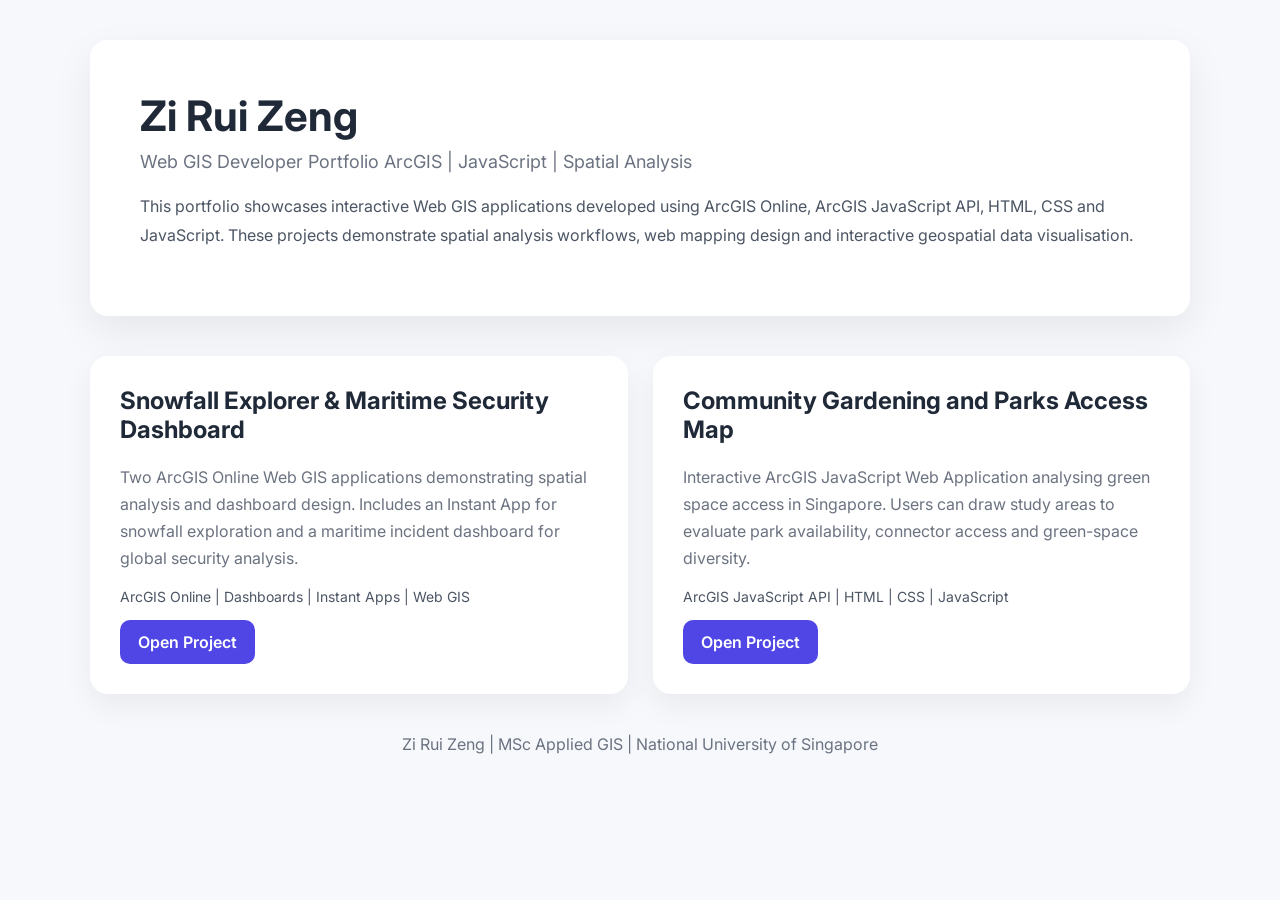
==== commit 6207fb86: "Add files via upload" ====
--- a/index.html
+++ b/index.html
@@ -1,1180 +1,279 @@
-<!doctype html>
+<!DOCTYPE html>
 <html lang="en">
+
 <head>
-  <meta charset="utf-8" />
-  <meta name="viewport" content="width=device-width, initial-scale=1" />
-  <title>Zi Rui Zeng | Web GIS Portfolio</title>
-
-  <!-- Google Fonts -->
-  <link rel="preconnect" href="https://fonts.googleapis.com" />
-  <link rel="preconnect" href="https://fonts.gstatic.com" crossorigin />
-  <link
-    href="https://fonts.googleapis.com/css2?family=Inter:wght@400;500;600;700;800&family=Merriweather:wght@700;900&display=swap"
-    rel="stylesheet"
-  />
-
-  <style>
-    /* =========================================================
-       ROOT VARIABLES
-       Global theme colors, spacing, and reusable design tokens
-       ========================================================= */
-    :root {
-      --bg: #f8fafc;
-      --panel: #ffffff;
-      --panel-soft: #f8fbff;
-      --text: #0f172a;
-      --muted: #475569;
-      --muted-2: #64748b;
-      --border: #e2e8f0;
-      --accent-1: #4f46e5;
-      --accent-2: #0ea5e9;
-      --accent-soft: #e0e7ff;
-      --success-soft: #ecfeff;
-      --max-width: 1280px;
-      --radius-lg: 20px;
-      --radius-md: 14px;
-      --radius-sm: 10px;
-      --shadow-sm: 0 4px 10px rgba(15, 23, 42, 0.05);
-      --shadow-md: 0 12px 30px rgba(15, 23, 42, 0.08);
-      --shadow-lg: 0 20px 40px rgba(15, 23, 42, 0.10);
-    }
-
-    /* =========================================================
-       BASE / RESET
-       ========================================================= */
-    * {
-      box-sizing: border-box;
-    }
-
-    html {
-      scroll-behavior: smooth;
-    }
-
-    body {
-      margin: 0;
-      font-family: "Inter", system-ui, -apple-system, BlinkMacSystemFont, "Segoe UI", sans-serif;
-      color: var(--text);
-      background-color: var(--bg);
-      background-image: radial-gradient(#dbe4f0 1.2px, transparent 1.2px);
-      background-size: 26px 26px;
-      line-height: 1.65;
-    }
-
-    img {
-      max-width: 100%;
-      display: block;
-    }
-
-    a {
-      color: var(--accent-1);
-      text-decoration: none;
-      transition: color 0.2s ease;
-    }
-
-    a:hover {
-      color: var(--accent-2);
-      text-decoration: underline;
-    }
-
-    button,
-    input,
-    textarea,
-    select {
-      font: inherit;
-    }
-
-    .container {
-      width: 100%;
-      max-width: var(--max-width);
-      margin: 0 auto;
-      padding: 0 24px;
-    }
-
-    .section {
-      padding: 56px 0;
-    }
-
-    .card {
-      background: var(--panel);
-      border: 1px solid var(--border);
-      border-radius: var(--radius-lg);
-      box-shadow: var(--shadow-sm);
-    }
-
-    .section-title {
-      margin: 0 0 14px 0;
-      font-family: "Merriweather", Georgia, serif;
-      font-size: 34px;
-      line-height: 1.25;
-      color: var(--text);
-    }
-
-    .section-subtitle {
-      margin: 0;
-      color: var(--muted);
-      font-size: 17px;
-      max-width: 860px;
-    }
-
-    /* =========================================================
-       HEADER / TOPBAR
-       Sticky navigation bar for quick access across the page
-       ========================================================= */
-    .topbar {
-      position: sticky;
-      top: 0;
-      z-index: 999;
-      background: rgba(255, 255, 255, 0.88);
-      backdrop-filter: blur(10px);
-      border-bottom: 1px solid var(--border);
-    }
-
-    .topbar-inner {
-      min-height: 72px;
-      display: flex;
-      align-items: center;
-      justify-content: space-between;
-      gap: 20px;
-    }
-
-    .brand {
-      display: flex;
-      flex-direction: column;
-      gap: 2px;
-      min-width: 0;
-    }
-
-    .brand-title {
-      font-size: 16px;
-      font-weight: 800;
-      color: var(--text);
-      line-height: 1.2;
-    }
-
-    .brand-subtitle {
-      font-size: 12.5px;
-      color: var(--muted-2);
-      font-weight: 600;
-      line-height: 1.2;
-      letter-spacing: 0.2px;
-    }
-
-    .nav {
-      display: flex;
-      flex-wrap: wrap;
-      align-items: center;
-      gap: 8px;
-    }
-
-    .nav a {
-      display: inline-flex;
-      align-items: center;
-      justify-content: center;
-      padding: 10px 14px;
-      border-radius: 10px;
-      color: var(--muted);
-      font-size: 14px;
-      font-weight: 700;
-      transition: all 0.2s ease;
-    }
-
-    .nav a:hover {
-      background: var(--accent-soft);
-      color: var(--accent-1);
-      text-decoration: none;
-    }
-
-    /* =========================================================
-       HERO
-       Main introduction area that reframes the page as a portfolio
-       ========================================================= */
-    .hero {
-      padding: 56px 0 28px 0;
-    }
-
-    .hero-card {
-      padding: 48px 36px;
-      background: linear-gradient(180deg, #ffffff 0%, #f7fbff 100%);
-      display: grid;
-      grid-template-columns: 1.3fr 0.9fr;
-      gap: 28px;
-      align-items: stretch;
-    }
-
-    .pill {
-      display: inline-flex;
-      align-items: center;
-      gap: 8px;
-      padding: 7px 14px;
-      border-radius: 999px;
-      border: 1px solid var(--border);
-      background: #f8fafc;
-      color: var(--muted);
-      font-size: 12px;
-      font-weight: 800;
-      letter-spacing: 0.6px;
-      text-transform: uppercase;
-    }
-
-    .hero-copy h1 {
-      margin: 18px 0 14px 0;
-      font-family: "Merriweather", Georgia, serif;
-      font-size: 42px;
-      line-height: 1.18;
-      color: var(--text);
-    }
-
-    .hero-copy h2 {
-      margin: 0 0 18px 0;
-      font-size: 20px;
-      line-height: 1.4;
-      color: var(--accent-1);
-      font-weight: 700;
-    }
-
-    .hero-copy p {
-      margin: 0;
-      color: var(--muted);
-      font-size: 17px;
-      max-width: 760px;
-    }
-
-    .hero-side {
-      display: flex;
-      flex-direction: column;
-      gap: 16px;
-    }
-
-    .mini-card {
-      background: var(--panel);
-      border: 1px solid var(--border);
-      border-radius: var(--radius-md);
-      padding: 18px;
-      box-shadow: var(--shadow-sm);
-    }
-
-    .mini-card h3 {
-      margin: 0 0 10px 0;
-      font-size: 15px;
-      font-weight: 800;
-      color: var(--text);
-    }
-
-    .mini-card p,
-    .mini-card li {
-      margin: 0;
-      color: var(--muted);
-      font-size: 14px;
-    }
-
-    .mini-card ul {
-      margin: 0;
-      padding-left: 18px;
-    }
-
-    .btn-row {
-      display: flex;
-      flex-wrap: wrap;
-      gap: 12px;
-      margin-top: 24px;
-    }
-
-    .btn {
-      display: inline-flex;
-      align-items: center;
-      justify-content: center;
-      gap: 8px;
-      min-height: 46px;
-      padding: 0 18px;
-      border-radius: var(--radius-sm);
-      border: 1px solid var(--border);
-      background: #ffffff;
-      color: var(--text);
-      font-size: 14px;
-      font-weight: 700;
-      cursor: pointer;
-      transition: all 0.2s ease;
-    }
-
-    .btn:hover {
-      background: #f8fafc;
-      border-color: #cbd5e1;
-      text-decoration: none;
-      transform: translateY(-1px);
-      box-shadow: var(--shadow-sm);
-    }
-
-    .btn.primary {
-      background: linear-gradient(135deg, var(--accent-1), var(--accent-2));
-      border-color: transparent;
-      color: #ffffff;
-      box-shadow: 0 12px 24px rgba(79, 70, 229, 0.18);
-    }
-
-    .btn.primary:hover {
-      color: #ffffff;
-      opacity: 0.96;
-    }
-
-    /* =========================================================
-       QUICK INFO GRID
-       Summary section that helps recruiters understand the build fast
-       ========================================================= */
-    .info-grid {
-      display: grid;
-      grid-template-columns: repeat(3, 1fr);
-      gap: 20px;
-      margin-top: 28px;
-    }
-
-    .info-box {
-      background: var(--panel);
-      border: 1px solid var(--border);
-      border-radius: var(--radius-md);
-      padding: 22px;
-      box-shadow: var(--shadow-sm);
-    }
-
-    .info-box h3 {
-      margin: 0 0 8px 0;
-      font-size: 15px;
-      font-weight: 800;
-    }
-
-    .info-box p,
-    .info-box li {
-      margin: 0;
-      color: var(--muted);
-      font-size: 14.5px;
-    }
-
-    .info-box ul {
-      margin: 0;
-      padding-left: 18px;
-    }
-
-    /* =========================================================
-       APPLICATION SECTION
-       Tabs allow switching between the two embedded GIS apps
-       ========================================================= */
-    .apps-card {
-      margin-top: 8px;
-      overflow: hidden;
-    }
-
-    .apps-header {
-      padding: 30px 30px 0 30px;
-    }
-
-    .apps-header h3 {
-      margin: 0 0 10px 0;
-      font-size: 26px;
-      color: var(--text);
-    }
-
-    .apps-header p {
-      margin: 0 0 24px 0;
-      color: var(--muted);
-      font-size: 15.5px;
-      max-width: 850px;
-    }
-
-    .tabs {
-      display: flex;
-      flex-wrap: wrap;
-      gap: 12px;
-      padding-bottom: 18px;
-      border-bottom: 1px solid var(--border);
-    }
-
-    .tab-btn {
-      padding: 12px 18px;
-      border-radius: 10px;
-      border: 1px solid var(--border);
-      background: #ffffff;
-      color: var(--muted);
-      font-size: 14.5px;
-      font-weight: 700;
-      cursor: pointer;
-      transition: all 0.2s ease;
-    }
-
-    .tab-btn:hover {
-      background: #f8fafc;
-      color: var(--text);
-      transform: translateY(-1px);
-    }
-
-    .tab-btn[aria-selected="true"] {
-      background: var(--accent-soft);
-      color: var(--accent-1);
-      border-color: #c7d2fe;
-      box-shadow: inset 0 0 0 1px #c7d2fe;
-    }
-
-    .tab-panel {
-      display: none;
-      padding: 28px 30px 30px 30px;
-    }
-
-    .tab-panel.active {
-      display: block;
-      animation: fadeIn 0.35s ease;
-    }
-
-    @keyframes fadeIn {
-      from {
-        opacity: 0;
-        transform: translateY(4px);
-      }
-      to {
-        opacity: 1;
-        transform: translateY(0);
-      }
-    }
-
-    .panel-grid {
-      display: grid;
-      grid-template-columns: 1fr;
-      gap: 22px;
-    }
-
-    .k-block {
-      background: #ffffff;
-      border: 1px solid var(--border);
-      border-left: 5px solid var(--accent-2);
-      border-radius: var(--radius-md);
-      padding: 28px;
-      box-shadow: var(--shadow-sm);
-    }
-
-    .k-block.indigo {
-      border-left-color: var(--accent-1);
-    }
-
-    .k-block h4 {
-      margin: 0 0 16px 0;
-      font-size: 18px;
-      color: var(--text);
-      font-weight: 800;
-    }
-
-    .k-block h5 {
-      margin: 22px 0 10px 0;
-      font-size: 15px;
-      color: var(--text);
-      font-weight: 800;
-    }
-
-    .k-block p,
-    .k-block li {
-      color: var(--muted);
-      font-size: 15px;
-      margin: 0 0 10px 0;
-    }
-
-    .k-block ul {
-      margin: 0;
-      padding-left: 18px;
-    }
-
-    .embed {
-      border: 1px solid var(--border);
-      border-radius: var(--radius-lg);
-      overflow: hidden;
-      background: var(--panel);
-      box-shadow: var(--shadow-md);
-      padding: 8px;
-    }
-
-    .embed iframe {
-      width: 100%;
-      height: 680px;
-      border: 0;
-      border-radius: 12px;
-      display: block;
-      background: #f1f5f9;
-    }
-
-    /* =========================================================
-       TWO-COLUMN CONTENT BLOCKS
-       Used for design rationale, tech stack, and data notes
-       ========================================================= */
-    .grid-2 {
-      display: grid;
-      grid-template-columns: 1fr 1fr;
-      gap: 22px;
-    }
-
-    .feature-card {
-      padding: 28px;
-      border-top: 4px solid var(--accent-2);
-    }
-
-    .feature-card.indigo {
-      border-top-color: var(--accent-1);
-    }
-
-    .feature-card h3 {
-      margin: 0 0 12px 0;
-      font-size: 21px;
-      color: var(--text);
-    }
-
-    .feature-card p,
-    .feature-card li {
-      color: var(--muted);
-      font-size: 15px;
-      margin: 0 0 10px 0;
-    }
-
-    .feature-card ul {
-      margin: 0;
-      padding-left: 18px;
-    }
-
-    .tag-row {
-      display: flex;
-      flex-wrap: wrap;
-      gap: 10px;
-      margin-top: 16px;
-    }
-
-    .tag {
-      display: inline-flex;
-      align-items: center;
-      justify-content: center;
-      padding: 8px 12px;
-      border-radius: 999px;
-      background: #f8fafc;
-      border: 1px solid var(--border);
-      color: var(--muted);
-      font-size: 13px;
-      font-weight: 700;
-    }
-
-    /* =========================================================
-       AI DECLARATION / FOOTER
-       ========================================================= */
-    .note-card {
-      padding: 28px;
-      border-left: 5px solid var(--accent-1);
-    }
-
-    .note-card h3 {
-      margin: 0 0 12px 0;
-      font-size: 20px;
-      color: var(--text);
-    }
-
-    .note-card p {
-      margin: 0;
-      color: var(--muted);
-      font-size: 15px;
-    }
-
-    footer {
-      margin-top: 16px;
-      padding: 36px 0 54px 0;
-      border-top: 1px solid var(--border);
-      background: #ffffff;
-    }
-
-    .footer-inner {
-      display: grid;
-      grid-template-columns: 1.1fr 0.9fr;
-      gap: 20px;
-      align-items: start;
-    }
-
-    .footer-block h3 {
-      margin: 0 0 10px 0;
-      font-size: 18px;
-      color: var(--text);
-    }
-
-    .footer-block p,
-    .footer-block li {
-      margin: 0 0 8px 0;
-      color: var(--muted);
-      font-size: 14.5px;
-    }
-
-    .footer-block ul {
-      margin: 0;
-      padding-left: 18px;
-    }
-
-    .footer-meta {
-      display: flex;
-      flex-wrap: wrap;
-      gap: 10px;
-      margin-top: 10px;
-    }
-
-    /* =========================================================
-       RESPONSIVE DESIGN
-       ========================================================= */
-    @media (max-width: 1024px) {
-      .hero-card {
-        grid-template-columns: 1fr;
-      }
-
-      .info-grid {
-        grid-template-columns: 1fr;
-      }
-
-      .grid-2,
-      .footer-inner {
-        grid-template-columns: 1fr;
-      }
-    }
-
-    @media (max-width: 768px) {
-      .container {
-        padding: 0 18px;
-      }
-
-      .topbar-inner {
-        align-items: flex-start;
-        padding: 14px 0;
-        flex-direction: column;
-      }
-
-      .hero {
-        padding-top: 34px;
-      }
-
-      .hero-card {
-        padding: 28px 20px;
-      }
-
-      .hero-copy h1 {
-        font-size: 32px;
-      }
-
-      .hero-copy h2 {
-        font-size: 18px;
-      }
-
-      .section {
-        padding: 42px 0;
-      }
-
-      .section-title {
-        font-size: 28px;
-      }
-
-      .apps-header,
-      .tab-panel {
-        padding-left: 18px;
-        padding-right: 18px;
-      }
-
-      .embed iframe {
-        height: 520px;
-      }
-    }
-  </style>
+
+<meta charset="utf-8">
+
+<meta name="viewport" content="width=device-width, initial-scale=1">
+
+<title>Zi Rui Zeng | Web GIS Portfolio</title>
+
+<link href="https://fonts.googleapis.com/css2?family=Inter:wght@300;400;600;700;800&display=swap" rel="stylesheet">
+
+<style>
+
+body{
+margin:0;
+font-family:Inter;
+background:#f6f8fc;
+color:#1f2937;
+}
+
+.container{
+max-width:1100px;
+margin:auto;
+padding:40px 20px;
+}
+
+.hero{
+
+background:white;
+
+padding:50px;
+
+border-radius:18px;
+
+box-shadow:0 15px 40px rgba(0,0,0,0.07);
+
+margin-bottom:40px;
+
+}
+
+h1{
+
+margin:0;
+
+font-size:42px;
+
+}
+
+.subtitle{
+
+color:#6b7280;
+
+margin-top:10px;
+
+font-size:18px;
+
+}
+
+.project-grid{
+
+display:grid;
+
+grid-template-columns:1fr 1fr;
+
+gap:25px;
+
+}
+
+.card{
+
+background:white;
+
+padding:30px;
+
+border-radius:18px;
+
+box-shadow:0 12px 30px rgba(0,0,0,0.06);
+
+transition:.25s;
+
+}
+
+.card:hover{
+
+transform:translateY(-6px);
+
+}
+
+.card h2{
+
+margin-top:0;
+
+}
+
+.card p{
+
+color:#6b7280;
+
+line-height:1.7;
+
+}
+
+.button{
+
+display:inline-block;
+
+margin-top:15px;
+
+padding:12px 18px;
+
+background:#4f46e5;
+
+color:white;
+
+border-radius:10px;
+
+text-decoration:none;
+
+font-weight:600;
+
+}
+
+.button:hover{
+
+background:#4338ca;
+
+}
+
+.tech{
+
+margin-top:10px;
+
+font-size:14px;
+
+color:#4b5563;
+
+}
+
+footer{
+
+text-align:center;
+
+margin-top:40px;
+
+color:#6b7280;
+
+}
+
+@media(max-width:800px){
+
+.project-grid{
+
+grid-template-columns:1fr;
+
+}
+
+}
+
+</style>
+
 </head>
 
+
 <body>
-  <!-- =========================================================
-       TOP NAVIGATION
-       Sticky page navigation for quick recruiter-friendly browsing
-       ========================================================= -->
-  <div class="topbar">
-    <div class="container topbar-inner">
-      <div class="brand">
-        <div class="brand-title">Zi Rui Zeng | Web GIS Portfolio</div>
-        <div class="brand-subtitle">HTML, CSS, JavaScript, ArcGIS Online, GitHub Pages</div>
-      </div>
-
-      <nav class="nav" aria-label="Page navigation">
-        <a href="#overview">Overview</a>
-        <a href="#apps">Applications</a>
-        <a href="#rationale">Design Rationale</a>
-        <a href="#data">Data & Notes</a>
-        <a href="#ai-declaration">AI Declaration</a>
-      </nav>
-    </div>
-  </div>
-
-  <!-- =========================================================
-       HERO SECTION
-       Main project introduction
-       ========================================================= -->
-  <header class="hero" id="overview">
-    <div class="container">
-      <div class="card hero-card">
-        <div class="hero-copy">
-          <span class="pill">Web GIS Developer Project</span>
-
-          <h1>Interactive Web GIS Applications for Public Information and Spatial Risk Exploration</h1>
-
-          <h2>ArcGIS Online applications presented through a custom front-end interface</h2>
-
-          <p>
-            This project demonstrates the development of a responsive Web GIS portfolio page using
-            HTML, CSS, and JavaScript to present and compare two ArcGIS Online applications.
-            The webpage integrates live GIS content through embedded iframes, custom tab navigation,
-            smooth scrolling, structured project documentation, and a recruiter-friendly presentation format.
-          </p>
-
-          <div class="btn-row">
-            <button class="btn primary" id="btnJumpApps" type="button">View Live Applications ↓</button>
-            <a class="btn" href="https://github.com/ziruiii/zirui-webgis-portfolio" target="_blank" rel="noopener">
-              View Source Code ↗
-            </a>
-          </div>
-        </div>
-
-        <div class="hero-side">
-          <div class="mini-card">
-            <h3>Project Goal</h3>
-            <p>
-              To build a polished front-end webpage that embeds, explains, and compares two ArcGIS Online
-              applications using a developer-oriented presentation style.
-            </p>
-          </div>
-
-          <div class="mini-card">
-            <h3>Applications Included</h3>
-            <ul>
-              <li>Winter Holiday Snowfall Explorer (ArcGIS Instant App)</li>
-              <li>Global Maritime Security Dashboard (ArcGIS Dashboard)</li>
-            </ul>
-          </div>
-
-          <div class="mini-card">
-            <h3>Core Development Skills Demonstrated</h3>
-            <ul>
-              <li>Responsive HTML and CSS layout design</li>
-              <li>Vanilla JavaScript interaction logic</li>
-              <li>ArcGIS Online application integration</li>
-              <li>GitHub-based static site deployment</li>
-            </ul>
-          </div>
-        </div>
-      </div>
-
-      <div class="info-grid">
-        <div class="info-box">
-          <h3>Technologies Used</h3>
-          <ul>
-            <li>HTML5</li>
-            <li>CSS3</li>
-            <li>JavaScript</li>
-            <li>ArcGIS Online</li>
-            <li>GitHub Pages</li>
-          </ul>
-        </div>
-
-        <div class="info-box">
-          <h3>Key Front-End Features</h3>
-          <ul>
-            <li>Tab-based navigation</li>
-            <li>Embedded live GIS applications</li>
-            <li>Smooth scrolling navigation</li>
-            <li>Responsive mobile-friendly structure</li>
-          </ul>
-        </div>
-
-        <div class="info-box">
-          <h3>Portfolio Value</h3>
-          <p>
-            This page reframes academic GIS applications as a deployable Web GIS product,
-            making the work more suitable for developer internship applications.
-          </p>
-        </div>
-      </div>
-    </div>
-  </header>
-
-  <!-- =========================================================
-       APPLICATIONS SECTION
-       Tabbed area for live app exploration
-       ========================================================= -->
-  <section class="section" id="apps">
-    <div class="container">
-      <div class="card apps-card">
-        <div class="apps-header">
-          <h3>Interactive Application Showcase</h3>
-          <p>
-            The applications below are embedded directly from ArcGIS Online. Each tab contains a concise
-            explanation of the application purpose, interaction logic, technical design, and access to the
-            live full-screen version.
-          </p>
-
-          <div class="tabs" role="tablist" aria-label="Application tabs">
-            <button
-              class="tab-btn"
-              role="tab"
-              id="tab-instant"
-              aria-controls="panel-instant"
-              aria-selected="true"
-              type="button"
-            >
-              ❄️ Snowfall Explorer
-            </button>
-
-            <button
-              class="tab-btn"
-              role="tab"
-              id="tab-dashboard"
-              aria-controls="panel-dashboard"
-              aria-selected="false"
-              type="button"
-            >
-              🚢 Maritime Dashboard
-            </button>
-          </div>
-        </div>
-
-        <!-- Instant App Panel -->
-        <div class="tab-panel active" id="panel-instant" role="tabpanel" aria-labelledby="tab-instant">
-          <div class="panel-grid">
-            <div class="k-block">
-              <h4>Winter Holiday Snowfall Explorer</h4>
-
-              <h5>Application Purpose</h5>
-              <p>
-                This application supports outdoor travellers who need rapid situational awareness of snowfall
-                conditions across national and regional parks in the United States. It focuses on communicating
-                short-term forecast patterns in an accessible visual format.
-              </p>
-
-              <h5>User Interaction</h5>
-              <ul>
-                <li>Search for a destination using the geocoding tool.</li>
-                <li>Use the time slider to animate snowfall changes in 6-hour intervals.</li>
-                <li>Use bookmarks to jump to eastern, western, or nationwide views.</li>
-              </ul>
-
-              <h5>Technical Implementation</h5>
-              <p>
-                The application was configured in ArcGIS Instant Apps using the Slider template. The supporting
-                webpage uses JavaScript to embed the live app, while the front-end layout and controls were built
-                with custom HTML and CSS for a cleaner presentation layer.
-              </p>
-
-              <div class="tag-row">
-                <span class="tag">ArcGIS Instant Apps</span>
-                <span class="tag">Temporal Visualization</span>
-                <span class="tag">Embedded Iframe</span>
-                <span class="tag">Responsive UI</span>
-              </div>
-
-              <div class="btn-row">
-                <a class="btn primary" id="openInstant" target="_blank" rel="noopener">
-                  Open App in Full Screen ↗
-                </a>
-              </div>
-            </div>
-
-            <div class="embed">
-              <iframe id="iframeInstant" title="Winter Holiday Snowfall Explorer"></iframe>
-            </div>
-          </div>
-        </div>
-
-        <!-- Dashboard Panel -->
-        <div class="tab-panel" id="panel-dashboard" role="tabpanel" aria-labelledby="tab-dashboard">
-          <div class="panel-grid">
-            <div class="k-block indigo">
-              <h4>Global Maritime Security Dashboard</h4>
-
-              <h5>Application Purpose</h5>
-              <p>
-                This dashboard visualizes global maritime security incidents alongside shipping routes to support
-                spatial and temporal exploration of maritime risk patterns. The goal is to help users identify
-                where incidents cluster, how patterns change over time, and which incident categories dominate.
-              </p>
-
-              <h5>User Interaction</h5>
-              <ul>
-                <li>Pan and zoom to examine incident hotspots near major shipping corridors.</li>
-                <li>Use chart interactions to inspect yearly patterns and incident categories.</li>
-                <li>Apply year-based filtering through dashboard actions.</li>
-              </ul>
-
-              <h5>Technical Implementation</h5>
-              <p>
-                The web map was assembled in ArcGIS Online Map Viewer and configured in ArcGIS Dashboards.
-                An Arcade expression was used to simplify detailed hostility categories into grouped incident classes.
-                The surrounding webpage uses custom front-end code to embed the dashboard and present its design logic.
-              </p>
-
-              <div class="tag-row">
-                <span class="tag">ArcGIS Dashboards</span>
-                <span class="tag">Arcade Expression</span>
-                <span class="tag">Action-Based Filtering</span>
-                <span class="tag">Spatial Analytics</span>
-              </div>
-
-              <div class="btn-row">
-                <a class="btn primary" id="openDashboard" target="_blank" rel="noopener">
-                  Open Dashboard in Full Screen ↗
-                </a>
-              </div>
-            </div>
-
-            <div class="embed">
-              <iframe id="iframeDashboard" title="Global Maritime Security Dashboard"></iframe>
-            </div>
-          </div>
-        </div>
-      </div>
-    </div>
-  </section>
-
-  <!-- =========================================================
-       DESIGN RATIONALE SECTION
-       Explains why each application type was selected
-       ========================================================= -->
-  <section class="section" id="rationale">
-    <div class="container">
-      <h2 class="section-title">Design Rationale</h2>
-      <p class="section-subtitle">
-        This section explains the design decision behind each application format and the technical strengths of the two different ArcGIS Online routes.
-      </p>
-
-      <div class="grid-2" style="margin-top: 26px;">
-        <div class="card feature-card">
-          <h3>❄️ Why ArcGIS Instant Apps</h3>
-          <p>
-            The snowfall project is primarily a time-enabled public information application. The main requirement
-            is a lightweight, guided interface that helps users interpret forecast changes quickly rather than compare
-            many variables at once.
-          </p>
-          <p>
-            The Slider template is appropriate because it supports temporal storytelling, smooth forecast animation,
-            and a simpler end-user experience for non-expert audiences.
-          </p>
-        </div>
-
-        <div class="card feature-card indigo">
-          <h3>🚢 Why ArcGIS Dashboards</h3>
-          <p>
-            The maritime project contains multiple analytical dimensions, including location, year, incident category,
-            and relationship to major shipping corridors.
-          </p>
-          <p>
-            ArcGIS Dashboards is more suitable because it supports cross-element interactions, chart-driven filtering,
-            and more advanced analytical comparison than a single-template storytelling application.
-          </p>
-        </div>
-      </div>
-    </div>
-  </section>
-
-  <!-- =========================================================
-       DATA / TECH STACK SECTION
-       Adds stronger developer language for internship applications
-       ========================================================= -->
-  <section class="section" id="data">
-    <div class="container">
-      <h2 class="section-title">Technical Stack, Data Sources, and System Notes</h2>
-      <p class="section-subtitle">
-        A recruiter-friendly summary of the build components, GIS data usage, and current application limitations.
-      </p>
-
-      <div class="grid-2" style="margin-top: 26px;">
-        <div class="card feature-card">
-          <h3>Development Stack</h3>
-          <ul>
-            <li><strong>HTML5:</strong> Semantic webpage structure and project layout</li>
-            <li><strong>CSS3:</strong> Visual theming, card-based layout, spacing, and responsive styling</li>
-            <li><strong>JavaScript:</strong> Tab switching, iframe injection, and smooth scrolling behavior</li>
-            <li><strong>ArcGIS Online:</strong> App hosting, map configuration, and dashboard logic</li>
-            <li><strong>GitHub Pages:</strong> Static deployment for public portfolio access</li>
-          </ul>
-
-          <h3 style="margin-top: 24px;">Portfolio-Oriented Features</h3>
-          <ul>
-            <li>Custom tab interface for switching between applications</li>
-            <li>Embedded live GIS applications using iframe integration</li>
-            <li>Structured project explanation for technical and non-technical audiences</li>
-            <li>Single-page responsive presentation suitable for internship review</li>
-          </ul>
-        </div>
-
-        <div class="card feature-card indigo">
-          <h3>GIS Data and System Notes</h3>
-          <p>
-            The Snowfall Explorer uses a time-enabled snowfall forecast layer and a parks layer assembled in ArcGIS Online.
-            The Maritime Dashboard uses global shipping routes and ASAM maritime incident records configured in ArcGIS Online
-            Map Viewer and ArcGIS Dashboards.
-          </p>
-
-          <h3 style="margin-top: 24px;">Current Limitations</h3>
-          <ul>
-            <li>
-              The snowfall feed may become temporally out of sync when the source service does not refresh in the expected forecast cycle.
-            </li>
-            <li>
-              The shipping routes layer is a tile layer, which limits direct symbology customization inside ArcGIS Online.
-            </li>
-            <li>
-              This webpage functions as a static front-end shell and does not currently use a custom back-end or API proxy layer.
-            </li>
-          </ul>
-        </div>
-      </div>
-    </div>
-  </section>
-
-  <!-- =========================================================
-       AI DECLARATION
-       Keep this for academic transparency if needed
-       ========================================================= -->
-  <section class="section" id="ai-declaration" style="padding-top: 12px;">
-    <div class="container">
-      <div class="card note-card">
-        <h3>AI Declaration</h3>
-        <p>
-          AI tools were used to support webpage troubleshooting, layout refinement, and interface iteration.
-          Their role was limited to assisting with front-end debugging, restructuring page sections, and improving
-          visual presentation. All project framing, application selection, GIS content configuration, and final review
-          decisions were made by the author.
-        </p>
-      </div>
-    </div>
-  </section>
-
-  <!-- =========================================================
-       FOOTER
-       This helps the page function more clearly as a portfolio
-       ========================================================= -->
-  <footer>
-    <div class="container">
-      <div class="footer-inner">
-        <div class="footer-block">
-          <h3>Author</h3>
-          <p><strong>Zi Rui (Rachel) Zeng</strong></p>
-          <p>MSc in Applied Geographic Information Systems, National University of Singapore</p>
-          <p>
-            This webpage was built as a Web GIS portfolio project to present ArcGIS Online applications
-            through a custom developer-oriented front-end interface.
-          </p>
-        </div>
-
-        <div class="footer-block">
-          <h3>Links</h3>
-          <p>
-            GitHub:
-            <a href="https://github.com/ziruiii" target="_blank" rel="noopener">https://github.com/ziruiii</a>
-          </p>
-          <p>
-            Project Repository:
-            <a href="https://github.com/ziruiii/zirui-webgis-portfolio" target="_blank" rel="noopener">
-              zirui-webgis-portfolio
-            </a>
-          </p>
-
-          <div class="footer-meta">
-            <span class="tag">HTML</span>
-            <span class="tag">CSS</span>
-            <span class="tag">JavaScript</span>
-            <span class="tag">ArcGIS Online</span>
-          </div>
-        </div>
-      </div>
-    </div>
-  </footer>
-
-  <script>
-    /* =========================================================
-       APP URL CONFIGURATION
-       Replace these URLs if you want to point to updated apps
-       ========================================================= */
-    const INSTANT_APP_URL =
-      "https://msc2023.maps.arcgis.com/apps/instant/slider/index.html?appid=f6e06913689b4f7181cb1f8c9ce0f2dd";
-
-    const DASHBOARD_URL =
-      "https://msc2023.maps.arcgis.com/apps/dashboards/681efa91cea24534980b23b25726ec15";
-
-    /* =========================================================
-       SMOOTH SCROLL HELPER
-       Scroll to a target section when a navigation link is clicked
-       ========================================================= */
-    function scrollToId(id) {
-      const el = document.querySelector(id);
-      if (el) {
-        el.scrollIntoView({
-          behavior: "smooth",
-          block: "start"
-        });
-      }
-    }
-
-    /* =========================================================
-       NAVIGATION BINDING
-       Attach scrolling behavior to the hero button and top nav
-       ========================================================= */
-    const btnJumpApps = document.getElementById("btnJumpApps");
-
-    if (btnJumpApps) {
-      btnJumpApps.addEventListener("click", () => {
-        scrollToId("#apps");
-      });
-    }
-
-    document.querySelectorAll(".nav a").forEach((link) => {
-      link.addEventListener("click", (event) => {
-        const href = link.getAttribute("href");
-
-        if (href && href.startsWith("#")) {
-          event.preventDefault();
-          scrollToId(href);
-        }
-      });
-    });
-
-    /* =========================================================
-       EMBED THE LIVE APPS
-       Populate iframe source and full-screen buttons
-       ========================================================= */
-    const iframeInstant = document.getElementById("iframeInstant");
-    const iframeDashboard = document.getElementById("iframeDashboard");
-    const openInstant = document.getElementById("openInstant");
-    const openDashboard = document.getElementById("openDashboard");
-
-    if (iframeInstant) iframeInstant.src = INSTANT_APP_URL;
-    if (iframeDashboard) iframeDashboard.src = DASHBOARD_URL;
-    if (openInstant) openInstant.href = INSTANT_APP_URL;
-    if (openDashboard) openDashboard.href = DASHBOARD_URL;
-
-    /* =========================================================
-       TAB SWITCHING LOGIC
-       Toggle the visible panel and update aria-selected states
-       ========================================================= */
-    const tabInstant = document.getElementById("tab-instant");
-    const tabDashboard = document.getElementById("tab-dashboard");
-    const panelInstant = document.getElementById("panel-instant");
-    const panelDashboard = document.getElementById("panel-dashboard");
-
-    function activateTab(which) {
-      const isInstant = which === "instant";
-
-      tabInstant.setAttribute("aria-selected", String(isInstant));
-      tabDashboard.setAttribute("aria-selected", String(!isInstant));
-
-      panelInstant.classList.toggle("active", isInstant);
-      panelDashboard.classList.toggle("active", !isInstant);
-    }
-
-    if (tabInstant) {
-      tabInstant.addEventListener("click", () => {
-        activateTab("instant");
-      });
-    }
-
-    if (tabDashboard) {
-      tabDashboard.addEventListener("click", () => {
-        activateTab("dashboard");
-      });
-    }
-  </script>
+
+
+<div class="container">
+
+
+<div class="hero">
+
+<h1>Zi Rui Zeng</h1>
+
+<div class="subtitle">
+
+Web GIS Developer Portfolio  
+ArcGIS | JavaScript | Spatial Analysis
+
+</div>
+
+<p style="margin-top:20px; line-height:1.8; color:#4b5563;">
+
+This portfolio showcases interactive Web GIS applications developed using ArcGIS Online, ArcGIS JavaScript API, HTML, CSS and JavaScript.  
+These projects demonstrate spatial analysis workflows, web mapping design and interactive geospatial data visualisation.
+
+</p>
+
+</div>
+
+
+
+<div class="project-grid">
+
+
+
+<div class="card">
+
+<h2>Snowfall Explorer & Maritime Security Dashboard</h2>
+
+<p>
+
+Two ArcGIS Online Web GIS applications demonstrating spatial analysis and dashboard design.
+Includes an Instant App for snowfall exploration and a maritime incident dashboard for global security analysis.
+
+</p>
+
+<div class="tech">
+
+ArcGIS Online | Dashboards | Instant Apps | Web GIS
+
+</div>
+
+<a class="button"
+
+href="./snowfall-explorer_maritime-security/"
+
+>
+
+Open Project
+
+</a>
+
+</div>
+
+
+
+<div class="card">
+
+<h2>Community Gardening and Parks Access Map</h2>
+
+<p>
+
+Interactive ArcGIS JavaScript Web Application analysing green space access in Singapore.
+Users can draw study areas to evaluate park availability, connector access and green-space diversity.
+
+</p>
+
+<div class="tech">
+
+ArcGIS JavaScript API | HTML | CSS | JavaScript
+
+</div>
+
+<a class="button"
+
+href="./parks-access-map/"
+
+>
+
+Open Project
+
+</a>
+
+</div>
+
+
+</div>
+
+
+
+<footer>
+
+<p>
+
+Zi Rui Zeng | MSc Applied GIS | National University of Singapore
+
+</p>
+
+</footer>
+
+
+</div>
+
+
 </body>
+
 </html>
